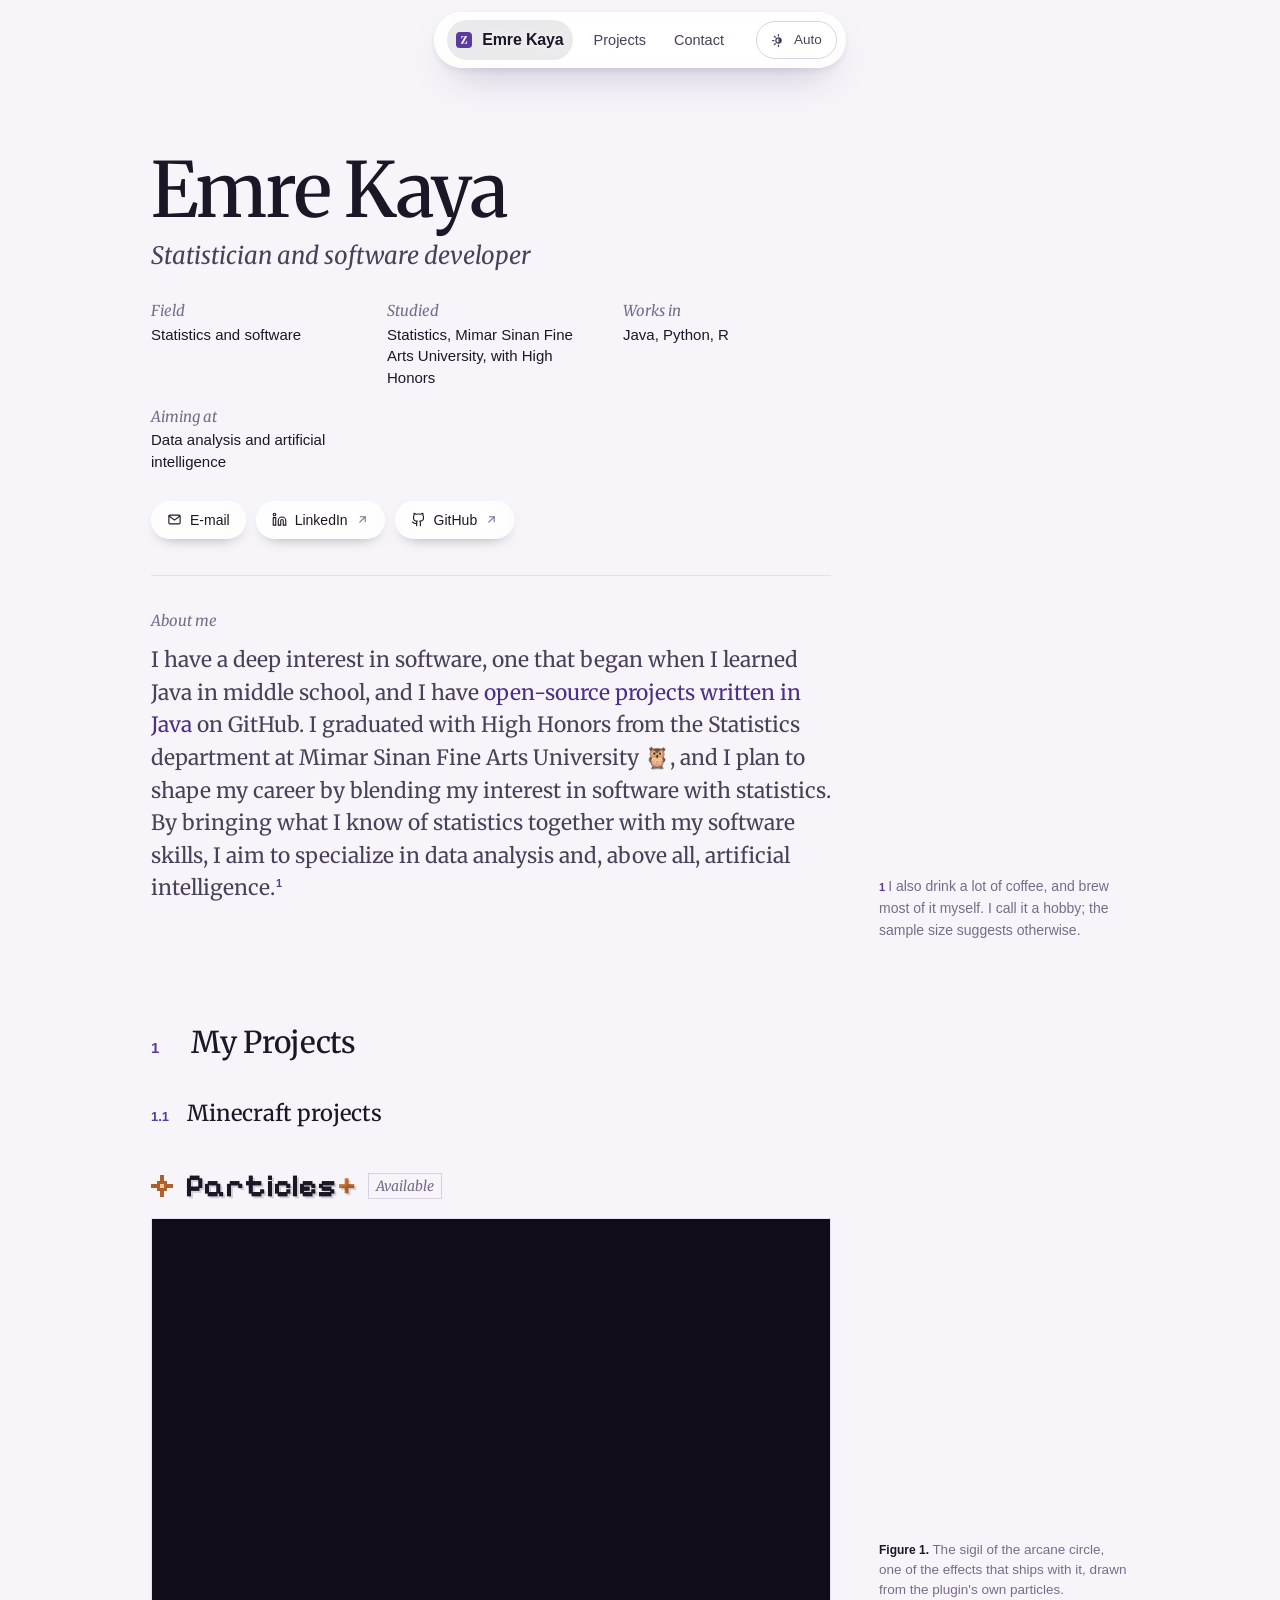
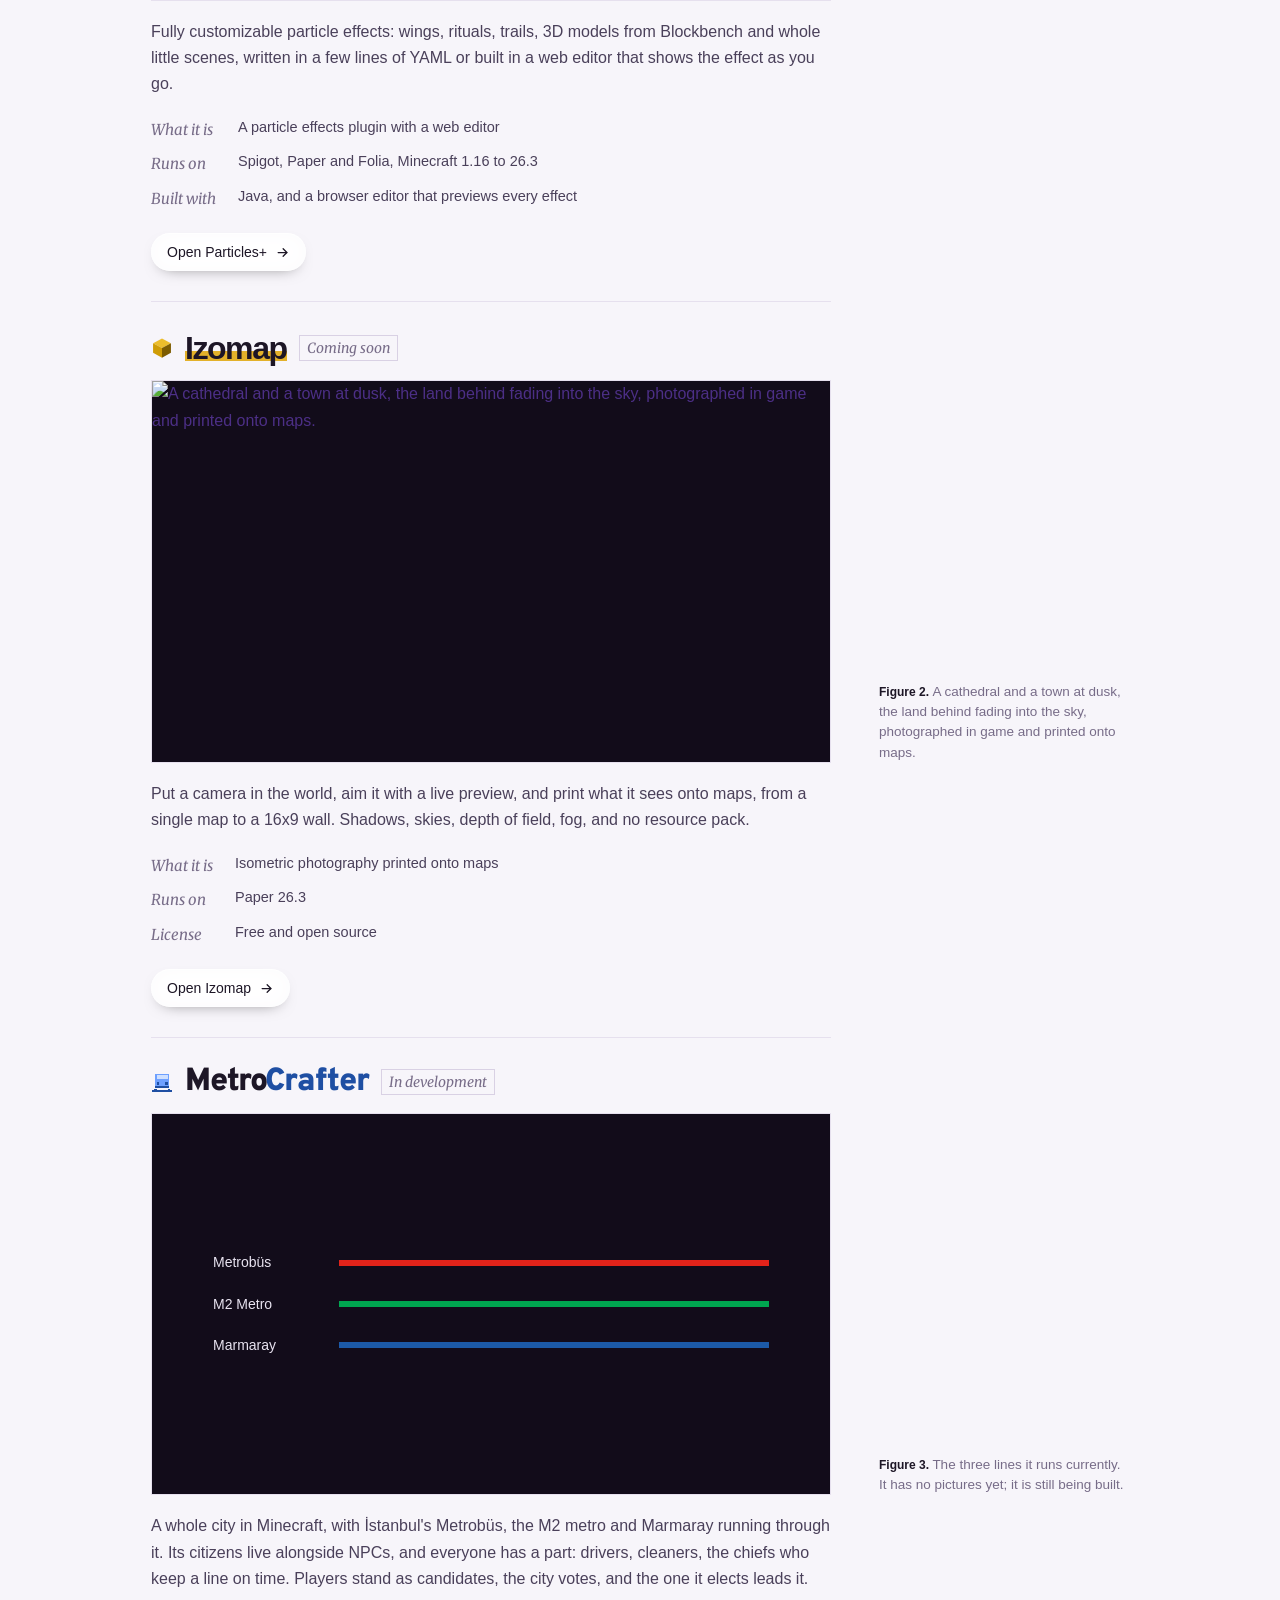
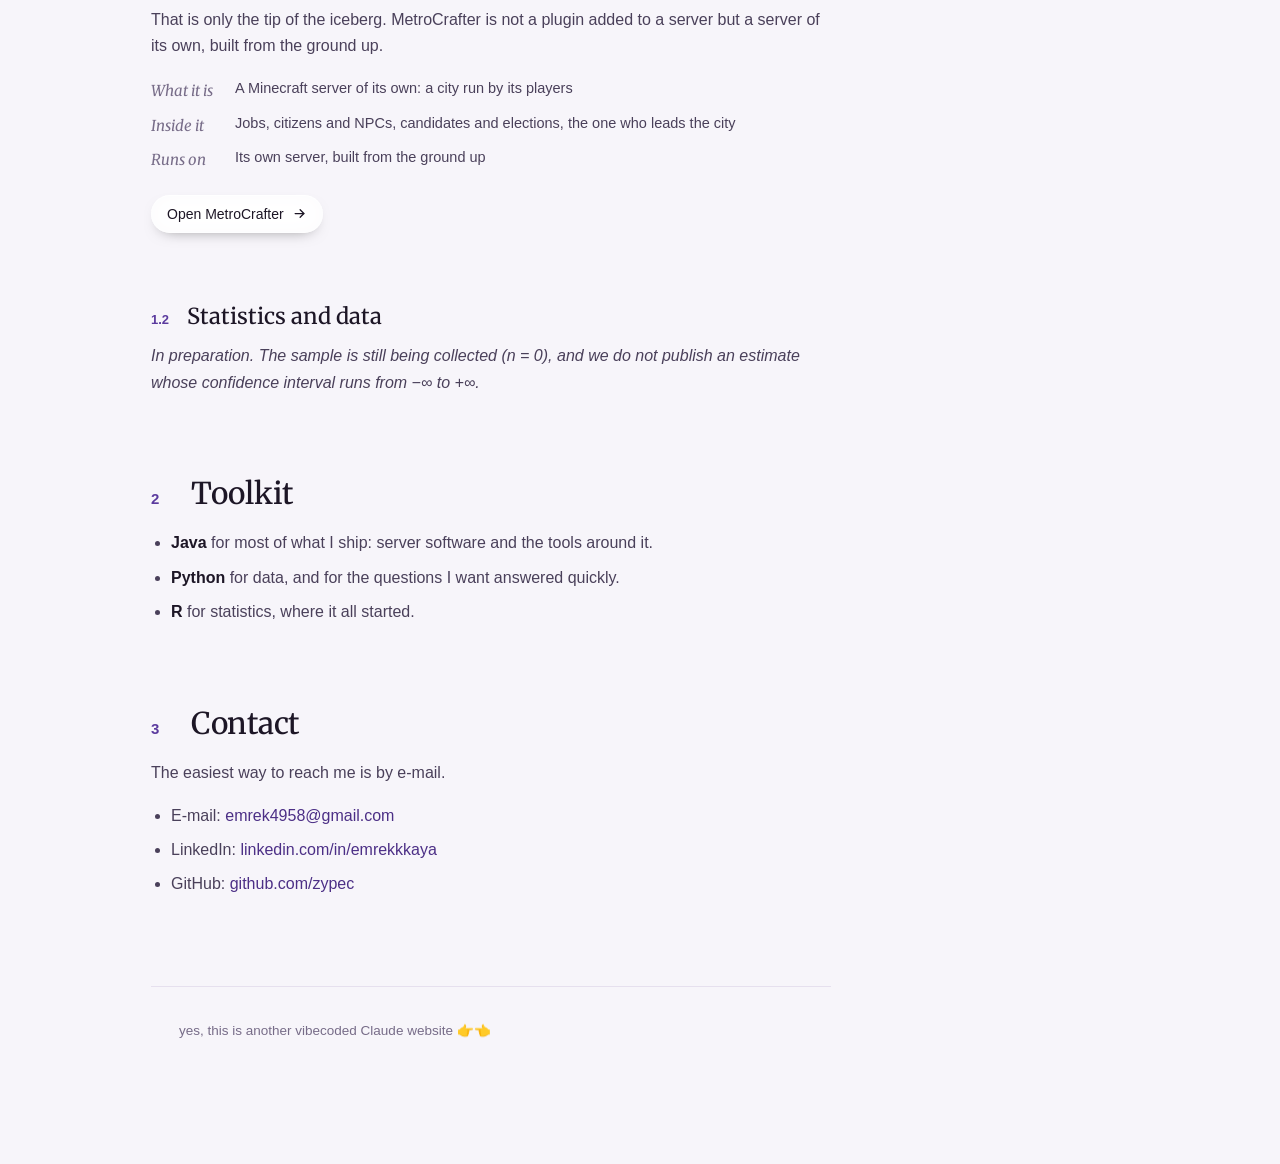
==== index.html @ f3a39444 "Use the Z monogram as the portfolio's logo A rounded square in the accent holding a Merriweather Bla" ====
<!doctype html>
<html lang="en">
<head>
<meta charset="utf-8">
<meta name="viewport" content="width=device-width, initial-scale=1">
<title>Emre Kaya</title>
<meta name="description" content="Emre Kaya: a statistics graduate who writes software, working toward data analysis and artificial intelligence.">
<meta property="og:title" content="Emre Kaya">
<meta property="og:description" content="Statistics and software: projects, background and how to reach me.">
<link rel="icon" href="data:image/svg+xml,%3Csvg xmlns='http://www.w3.org/2000/svg' viewBox='0 0 100 100'%3E%3Crect width='100' height='100' rx='24' fill='%235b3a9e'/%3E%3Cpath fill='%23fff' d='M30.88 73 30.37 71.94 52.7 32.1 56.61 27.21 41.82 28.14 38.27 39.11 32.96 38.31 33.57 25.45H68.93L69.57 26.41L47.3 66.12L43.52 71.21L59.17 69.7L64.03 57.64L69.57 58.66L67.9 73Z'/%3E%3C/svg%3E">
<script>
try {
  const theme = localStorage.getItem('zypec-theme') || localStorage.getItem('pp-theme');
  if (theme === 'light' || theme === 'dark') document.documentElement.setAttribute('data-theme', theme);
} catch (unavailable) {}
</script>
<link rel="preconnect" href="https://fonts.googleapis.com">
<link rel="preconnect" href="https://fonts.gstatic.com" crossorigin>
<link href="https://fonts.googleapis.com/css2?family=Merriweather:ital,opsz,wght@0,18..144,400;0,18..144,500;0,18..144,700;1,18..144,400&family=Pixelify+Sans:wght@600;700&family=Overpass:wght@900&display=swap" rel="stylesheet">
<link rel="stylesheet" href="kit/front.css">
<style>
/* Preprint: a statistician's portfolio set the way a good paper is. An opening, numbered sections, notes
   in the margin, a table with rules only where a table needs them, figures that are numbered and captioned.
   No ornament: the structure is the design. Everything it says is in content.md beside it. */

/* ── Settings: the values worth changing by hand. ── */
:root{
  --font-serif:Merriweather,Georgia,"Times New Roman",serif;   /* the name, the headings, the opening */
  --font-label:"Helvetica Neue",Helvetica,Arial,sans-serif;      /* numbers, labels, captions */
  --text-width:680px;      /* the column that is read */
  --margin-width:250px;    /* the column of notes and captions beside it, on a wide screen */
  --size-name:clamp(48px,7vw,76px);
  --size-section:30px;
  --accent:#5b3a9e; --accent-ink:#4c2f86; --accent-soft:#5b3a9e12; --accent-line:#5b3a9e40;
}
@media (prefers-color-scheme:dark){:root:not([data-theme=light]){
  --accent:#b9a2f0; --accent-ink:#c9b6f5; --accent-soft:#b9a2f017; --accent-line:#b9a2f045}}
:root[data-theme=dark]{--accent:#b9a2f0; --accent-ink:#c9b6f5; --accent-soft:#b9a2f017; --accent-line:#b9a2f045}

main{max-width:calc(var(--text-width) + var(--margin-width) + 48px + 56px);counter-reset:figure table section}
.paper{max-width:var(--text-width)}
.content-error{color:var(--muted)}

/* The title block. */
.titleblock{padding:84px 0 36px;border-bottom:1px solid var(--line)}
.titleblock h1{font:500 var(--size-name)/1 var(--font-serif);letter-spacing:-.02em;margin:0}
.titleblock .role{font:italic 400 24px/1.3 var(--font-serif);color:var(--ink-2);margin:12px 0 30px}
.facts{display:grid;grid-template-columns:repeat(auto-fit,minmax(150px,1fr));gap:18px 28px;margin:0}
.facts div{display:flex;flex-direction:column;gap:3px}
.facts dt,.label{font:italic 400 15px/1.3 var(--font-serif);color:var(--muted)}
.facts dd{margin:0;font-size:15px;line-height:1.45;color:var(--ink)}
/* Links that act: a drop of the island's glass, so they read as something to press and as part of
   the same house, with what they open as an icon. */
.links{display:flex;gap:10px;flex-wrap:wrap;margin-top:28px}
.button{display:inline-flex;align-items:center;gap:8px;height:38px;padding:0 16px;border:0;border-radius:999px;
  font:500 14px/1 var(--body);color:var(--ink);background:var(--glass);
  -webkit-backdrop-filter:var(--glass-filter);backdrop-filter:var(--glass-filter);
  box-shadow:inset 0 1px 0 var(--glass-rim),inset 0 0 0 1px color-mix(in srgb,var(--glass-rim) 28%,transparent),
    inset 0 -1px 0 color-mix(in srgb,var(--glass-rim) 40%,transparent),0 6px 16px -10px #0000008c;
  transition:box-shadow .2s,transform .2s,color .15s}
.button:hover{text-decoration:none;color:var(--accent-ink);transform:translateY(-1px);
  box-shadow:inset 0 1px 0 var(--glass-rim),inset 0 0 0 1px var(--accent-line),
    inset 0 -1px 0 color-mix(in srgb,var(--glass-rim) 40%,transparent),0 8px 20px -10px #0000008c}
.button svg{width:15px;height:15px;flex:none}
.button svg.away{width:13px;height:13px;color:var(--muted)}
.button svg.onward{width:15px;height:15px;transition:transform .15s}
.button:hover svg.onward{transform:translateX(2px)}

.abstract{padding:32px 0 8px}
.abstract p{font:400 21px/1.55 var(--font-serif);color:var(--ink-2);margin:10px 0 0}
.abstract .sidenote{font-family:var(--body)}

/* Sections, numbered in the margin as a paper numbers them. */
section{margin-top:64px;counter-increment:section;counter-reset:sub}
/* A subsection is numbered under its section: 2.1, 2.2. */
section>h3{display:flex;align-items:baseline;gap:14px;font:500 22px/1.2 var(--font-serif);margin:40px 0 14px;counter-increment:sub}
section>h3::before{content:counter(section) "." counter(sub);font:600 13px/1 var(--font-label);color:var(--accent);min-width:22px}
section>h2{display:flex;align-items:baseline;gap:18px;font:500 var(--size-section)/1.15 var(--font-serif);letter-spacing:-.01em;
  margin:0 0 20px}
section>h2::before{content:counter(section);font:600 15px/1 var(--font-label);color:var(--accent);min-width:22px}
.prose p,.prose li{color:var(--ink-2)}
.prose p{margin:0 0 16px}
.prose ul{padding-left:20px;margin:0 0 16px}
.prose li{margin-bottom:8px}
.prose strong{color:var(--ink);font-weight:600}

/* Notes in the margin: floated out of the column on a wide screen, set in under the line on a narrow one. */
.noteref{font:600 11px/0 var(--font-label);color:var(--accent);margin-left:1px}
.sidenote{display:block;margin:8px 0 8px 16px;padding-left:12px;border-left:2px solid var(--line-2);font-size:14px;line-height:1.55;
  color:var(--muted)}
.sidenote::before{content:attr(data-n) " ";font:600 11px/1 var(--font-label);color:var(--accent)}

/* A table, ruled the way booktabs rules one: heavy above and below, light under the heads, nothing between rows. */
.table{margin:8px 0 40px;counter-increment:table}
.table .caption{font-size:14px;color:var(--muted);margin:0 0 10px}
.table .caption::before{content:"Table " counter(table) ". ";font:600 12.5px/1 var(--font-label);color:var(--ink)}
.table .scroll{overflow-x:auto}
table{width:100%;border-collapse:collapse;border-top:2px solid var(--ink);border-bottom:2px solid var(--ink);font-size:14.5px}
th{font:italic 400 15px/1.3 var(--font-serif);color:var(--muted);text-align:left;
  padding:10px 14px 9px 0;border-bottom:1px solid var(--ink)}
td{padding:10px 14px 10px 0;color:var(--ink-2);vertical-align:top}
td:first-child{color:var(--ink);font-weight:600;white-space:nowrap}
td.empty{color:var(--muted);font-weight:400;white-space:normal;font-style:italic;padding:16px 0}

/* A project: its name with its color as a legend key, a numbered figure, what it is, its facts. */
.project{padding:30px 0;border-top:1px solid var(--line)}
.project:first-of-type{border-top:0}
.project h3{display:flex;align-items:center;gap:12px;flex-wrap:wrap;font:500 26px/1.2 var(--font-serif);margin:0 0 16px}
.project h3 .key{width:12px;height:12px;background:var(--c);flex:none}
.project h3 a{color:inherit;display:flex;align-items:center;gap:12px}
.project h3 a:hover{text-decoration:none}
/* A project's name as its own site writes it: its mark, its typeface, its colors. */
.project h3 .logo{width:22px;height:22px;flex:none;display:block}
.wordmark{line-height:1;font-size:32px}
.wordmark.particles-plus{font-family:"Pixelify Sans",ui-monospace,monospace;font-weight:700;text-shadow:2px 2px 0 #00000026}
.wordmark.particles-plus .plus{margin-left:.02em;font-weight:600;background:linear-gradient(135deg,#e08a3c,#a9551f);
  -webkit-background-clip:text;background-clip:text;color:transparent}
.wordmark.izomap{font-family:var(--body);font-weight:700;letter-spacing:-.045em;color:var(--ink);
  background:linear-gradient(transparent 60%,#e3b12a 60% 90%,transparent 90%)}
.wordmark.metrocrafter{font-family:Overpass,"Helvetica Neue",Arial,sans-serif;font-weight:900;letter-spacing:-.035em;line-height:.9}
.wordmark.metrocrafter em{font-style:normal;color:#1f4fa3}
@media (prefers-color-scheme:dark){:root:not([data-theme=light]) .wordmark.particles-plus .plus{background-image:linear-gradient(135deg,#ffd27a,#e0975c)}
  :root:not([data-theme=light]) .wordmark.metrocrafter em{color:#6ea0ff}}
:root[data-theme=dark] .wordmark.particles-plus .plus{background-image:linear-gradient(135deg,#ffd27a,#e0975c)}
:root[data-theme=dark] .wordmark.metrocrafter em{color:#6ea0ff}
.status{font:italic 400 14px/1 var(--font-serif);color:var(--muted);
  border:1px solid var(--line-2);padding:5px 7px}
.project figure{margin:0 0 18px;counter-increment:figure}
.project figure .frame{display:block;background:var(--stage);border:1px solid var(--line);aspect-ratio:16/9;overflow:hidden;
  transition:border-color .15s}
/* The picture leads to the project too, the way its name and its button do. */
.project figure a.frame:hover{border-color:var(--c)}
.project figure a.frame img,.project figure a.frame video{transition:transform .4s cubic-bezier(.2,.8,.2,1)}
.project figure a.frame:hover img,.project figure a.frame:hover video{transform:scale(1.015)}
.project figure img,.project figure video{display:block;width:100%;height:100%;object-fit:cover}
.project figcaption{font-size:13.5px;line-height:1.5;color:var(--muted);margin-top:8px}
.project figcaption::before{content:"Figure " counter(figure) ". ";font:600 12px/1 var(--font-label);color:var(--ink)}
/* A project with no pictures yet draws what it is: here, the lines it runs. */
.lines{display:flex;flex-direction:column;justify-content:center;gap:18px;height:100%;padding:0 9%}
.lines span{display:grid;grid-template-columns:110px minmax(0,1fr);align-items:center;gap:16px;color:#e9e4f1;font-size:14px}
.lines i{height:6px;background:var(--l)}
.project .body p{margin:0 0 14px;color:var(--ink-2)}
.project dl{display:grid;grid-template-columns:max-content 1fr;gap:6px 22px;margin:18px 0 0;font-size:14.5px}
.project dt{font:italic 400 15px/1.9 var(--font-serif);color:var(--muted)}
.project dd{margin:0;color:var(--ink-2)}
.project .open{margin-top:20px}

.colophon{margin:88px 0 0;padding-top:20px;border-top:1px solid var(--line);font-size:13.5px;color:var(--muted);max-width:var(--text-width)}

/* On a wide screen the margin column opens: notes and captions move into it. */
@media (min-width:1100px){
  .paper{max-width:calc(var(--text-width) + var(--margin-width) + 48px + 56px);display:grid;grid-template-columns:var(--text-width) var(--margin-width);column-gap:48px}
  .paper>*{grid-column:1}
  .sidenote{float:right;clear:right;margin:4px calc(-1 * (var(--margin-width) + 48px)) 12px 0;width:var(--margin-width);
    border-left:0;padding-left:0}
  .project figure{display:grid;grid-template-columns:var(--text-width) var(--margin-width);column-gap:48px;width:calc(var(--text-width) + 48px + var(--margin-width))}
  .project figcaption{margin:0;align-self:end}
}
@media (max-width:640px){
  .titleblock{padding-top:48px}
  .titleblock .role{font-size:20px}
  .abstract p{font-size:19px}
  section>h2{font-size:25px;gap:12px}
  .lines span{grid-template-columns:84px minmax(0,1fr);font-size:13px}
}
</style>
</head>
<body>
<header>
  <a class="home" href="./"><svg viewBox="0 0 100 100" aria-hidden="true"><rect width="100" height="100" rx="24" fill="var(--accent)"/><path fill="var(--bg)" d="M30.88 73 30.37 71.94 52.7 32.1 56.61 27.21 41.82 28.14 38.27 39.11 32.96 38.31 33.57 25.45H68.93L69.57 26.41L47.3 66.12L43.52 71.21L59.17 69.7L64.03 57.64L69.57 58.66L67.9 73Z"/></svg>Emre Kaya</a>
  <nav>
    <a href="#projects">Projects</a>
    <a href="#contact">Contact</a>
    <button id="theme" type="button" aria-live="polite"><span class="icon" aria-hidden="true"></span><span class="text"></span></button>
  </nav>
</header>
<script src="kit/island.js"></script>

<main class="paper" data-content="content.md"></main>

<script src="kit/content.js"></script>
<script>
const {escape, inline} = Content;
const MAIL = '<svg viewBox="0 0 24 24" fill="none" stroke="currentColor" stroke-width="1.8" stroke-linecap="round" stroke-linejoin="round" aria-hidden="true">'
  + '<rect x="3" y="5" width="18" height="14" rx="2"/><path d="m3.5 6.5 8.5 6.5 8.5-6.5"/></svg>';
/** The same line drawing for the other two places to reach me, picked by where the link goes. */
const ICON = (body) => '<svg viewBox="0 0 24 24" fill="none" stroke="currentColor" stroke-width="1.8" stroke-linecap="round" stroke-linejoin="round" aria-hidden="true">' + body + '</svg>';
const LINKEDIN = ICON('<path d="M16 8a6 6 0 0 1 6 6v7h-4v-7a2 2 0 0 0-4 0v7h-4v-7a6 6 0 0 1 6-6z"/><rect x="2" y="9" width="4" height="12"/><circle cx="4" cy="4" r="2"/>');
const GITHUB = ICON('<path d="M15 22v-4a4.8 4.8 0 0 0-1-3.5c3 0 6-2 6-5.5.08-1.25-.27-2.48-1-3.5.28-1.15.28-2.35 0-3.5 0 0-1 0-3 1.5-2.64-.5-5.36-.5-8 0C6 2 5 2 5 2c-.3 1.15-.3 2.35 0 3.5A5.4 5.4 0 0 0 4 9c0 3.5 3 5.5 6 5.5-.39.49-.68 1.05-.85 1.65-.17.6-.22 1.23-.15 1.85v4"/><path d="M9 18c-4.51 2-5-2-7-2"/>');
const AWAY = '<svg class="away" viewBox="0 0 24 24" fill="none" stroke="currentColor" stroke-width="2" stroke-linecap="round" stroke-linejoin="round" aria-hidden="true"><path d="M7 17 17 7"/><path d="M8 7h9v9"/></svg>';
const ONWARD = '<svg class="onward" viewBox="0 0 24 24" fill="none" stroke="currentColor" stroke-width="2" stroke-linecap="round" stroke-linejoin="round" aria-hidden="true"><path d="M5 12h14"/><path d="m13 6 6 6-6 6"/></svg>';
const iconFor = href => href.startsWith('mailto:') ? MAIL : /linkedin\.com/.test(href) ? LINKEDIN : /github\.com/.test(href) ? GITHUB : '';

Content.kind('title', block => `<div class="titleblock"><h1>${inline(block.one('name'))}</h1>`
  + `<p class="role">${inline(block.one('role'))}</p>`
  + `<dl class="facts">${block.pairs('fact').map(([label, value]) => `<div><dt>${inline(label)}</dt><dd>${inline(value)}</dd></div>`).join('')}</dl>`
  + `<div class="links">${block.pairs('link').map(([words, href]) => {
    const away = /^https?:/.test(href);
    return `<a class="button" href="${escape(href)}"${away ? ' target="_blank" rel="noopener"' : ''}>`
      + `${iconFor(href)}${inline(words)}${away ? AWAY : ''}</a>`;
  }).join('')}</div>`
  + `</div>`);

/** The opening words, under a label of their own: "About me" unless the block names another. */
Content.kind('about', block => `<div class="abstract"><span class="label">${inline(block.one('label') || 'About me')}</span>${block.html}</div>`);

/**
 * A table of projects: every project in the file of the table's group, a row each, its columns read from each
 * project's facts. A table with none says its empty line instead.
 */
Content.kind('projects', (block, _, blocks) => {
  const columns = block.pairs('columns')[0] || [];
  const group = block.one('group');
  const rows = blocks.filter(one => one.kind === 'project' && (!group || one.one('group') === group)).map(project => {
    const facts = Object.fromEntries(project.pairs('fact').map(([label, value]) => [label.toLowerCase(), value]));
    facts.status = project.one('status');
    return `<tr><td><a href="${escape(project.one('link'))}">${inline(project.one('name'))}</a></td>`
      + columns.map(column => `<td>${inline(facts[column.toLowerCase()] || '')}</td>`).join('') + '</tr>';
  });
  return `<div class="table"><p class="caption">${inline(block.one('caption') || 'Projects at a glance.')}</p><div class="scroll"><table>`
    + `<thead><tr><th>Project</th>${columns.map(column => `<th>${inline(column)}</th>`).join('')}</tr></thead>`
    + `<tbody>${rows.join('') || `<tr><td class="empty" colspan="${columns.length + 1}">${inline(block.one('empty'))}</td></tr>`}</tbody>`
    + '</table></div></div>';
});

/** Each project's mark and name as its own site draws them, by the brand: a project names. */
const BRANDS = {
  'particles-plus': '<svg class="logo" viewBox="0 0 7 7" shape-rendering="crispEdges" aria-hidden="true"><path fill="#b0602a" d="M3 0h1v2H3zM3 5h1v2H3zM0 3h2v1H0zM5 3h2v1H5zM2 2h3v3H2z"/><path fill="#f1c79d" d="M3 3h1v1H3z"/></svg>'
    + '<span class="wordmark particles-plus">Particles<span class="plus">+</span></span>',
  izomap: '<svg class="logo" viewBox="0 0 16 16" aria-hidden="true"><path fill="#ecbd2c" d="M8 1 14.5 4.5 8 8 1.5 4.5z"/><path fill="#cf9c06" d="M1.5 4.5 8 8v7L1.5 11.5z"/><path fill="#7d5c00" d="M14.5 4.5 8 8v7l6.5-3.5z"/></svg>'
    + '<span class="wordmark izomap">Izomap</span>',
  metrocrafter: '<svg class="logo" viewBox="0 0 16 16" shape-rendering="crispEdges" aria-hidden="true"><path fill="#6ea0ff" d="M3 2h10v9H3z"/><path fill="#cfe0ff" d="M4 3h8v3H4z"/><path fill="#1f4fa3" d="M3 11h10v1H3zM4 8h2v2H4zM10 8h2v2h-2zM2 13h2v1H2zM12 13h2v1h-2zM1 14h14v1H1z"/></svg>'
    + '<span class="wordmark metrocrafter">Metro<em>Crafter</em></span>',
};

/** A film plays like a picture that moves: on its own, silent, round and round. */
const shown = (src, alt, poster) => /\.(mp4|webm)$/i.test(src)
  ? `<video src="${escape(src)}"${poster ? ` poster="${escape(poster)}"` : ''} autoplay muted loop playsinline aria-label="${escape(alt)}"></video>`
  : `<img src="${escape(src)}" alt="${escape(alt)}" loading="lazy">`;

Content.kind('project', block => {
  const name = inline(block.one('name')), link = escape(block.one('link'));
  const brand = BRANDS[block.one('brand')];
  const picture = block.one('image')
    ? shown(block.one('image'), block.one('caption'), block.one('poster'))
    : `<div class="lines">${block.pairs('line').map(([line, color]) => `<span>${inline(line)}<i style="--l:${escape(color)}"></i></span>`).join('')}</div>`;
  const facts = block.pairs('fact').map(([label, value]) => `<dt>${inline(label)}</dt><dd>${inline(value)}</dd>`).join('');
  return `<article class="project" style="--c:${escape(block.one('color') || 'var(--accent)')}">`
    + `<h3>${brand ? `<a href="${link}" aria-label="${escape(block.one('name'))}">${brand}</a>` : `<span class="key"></span><a href="${link}">${name}</a>`}`
    + `${block.one('status') ? `<span class="status">${inline(block.one('status'))}</span>` : ''}</h3>`
    + `<figure><a class="frame" href="${link}" aria-label="${escape('Open ' + block.one('name'))}">${picture}</a>${block.one('caption') ? `<figcaption>${inline(block.one('caption'))}</figcaption>` : ''}</figure>`
    + `<div class="body">${block.html}</div>${facts ? `<dl>${facts}</dl>` : ''}`
    + `<a class="button open" href="${link}">${inline(block.one('open') || 'Open ' + block.one('name'))}${ONWARD}</a></article>`;
});

Content.kind('colophon', block => `<footer class="colophon">${block.html}</footer>`);
</script>
<script src="kit/theme.js"></script>
</body>
</html>
---- kit/front.css ----
@import url("https://fonts.googleapis.com/css2?family=Merriweather:opsz,wght@18..144,400..800&display=swap");
/* The pages around a wiki: a project's front page, its statistics, the portfolio itself. The wiki's
   own palette and type, so moving from one to the other is moving between rooms of one house. A site
   recolors it the same way it recolors the wiki, by redefining the --accent* tokens. */
:root{
  --bg:#f7f5fa; --side:#f1edf6; --panel:#ffffff; --sunk:#efeaf5; --hover:#ebe5f2;
  --ink:#1d1626; --ink-2:#4a405a; --muted:#776c88; --line:#e6e0ee; --line-2:#d9d1e4;
  --accent:#b0602a; --accent-ink:#9a5222; --accent-soft:#b0602a12; --accent-line:#b0602a40; --on-accent:#fff;
  --req:#b3352f; --gap:#8a5a12;
  --code:#2a2622; --code-bg:#f4f0f8; --code-a:#2d6f6a;
  --stage:#120c1a; --stage-2:#1d1527;
  --shadow:none;
  --body:"Helvetica Neue",Helvetica,Arial,sans-serif;
  --mono:ui-monospace,SFMono-Regular,"SF Mono",Menlo,Consolas,monospace;
  /* The headings a page is read under, in the portfolio's serif, so every site reads as one house.
     The small titles of cards, tiles and buttons stay in the body face: a serif that small reads as a
     quote rather than a title. */
  --display:Merriweather,Georgia,"Times New Roman",serif;
  --r:10px; --r-sm:7px;
}
@media (prefers-color-scheme:dark){
  :root:not([data-theme=light]){
    --bg:#0b0711; --side:#100a17; --panel:#160f1f; --sunk:#130d1b; --hover:#1f162b;
    --ink:#ece6f6; --ink-2:#c9bfd8; --muted:#8f84a1; --line:#241a32; --line-2:#33274a;
    --accent:#e39a5f; --accent-ink:#eaa772; --accent-soft:#e39a5f17; --accent-line:#e39a5f45; --on-accent:#140d06;
    --req:#ec8a83; --gap:#ddb06a;
    --code:#e6e0d9; --code-bg:#100a17; --code-a:#7cc3b8;
    --stage:#07050b; --stage-2:#140e1d;
    --shadow:none;
  }
}
:root[data-theme=dark]{
  --bg:#0b0711; --side:#100a17; --panel:#160f1f; --sunk:#130d1b; --hover:#1f162b;
  --ink:#ece6f6; --ink-2:#c9bfd8; --muted:#8f84a1; --line:#241a32; --line-2:#33274a;
  --accent:#e39a5f; --accent-ink:#eaa772; --accent-soft:#e39a5f17; --accent-line:#e39a5f45; --on-accent:#140d06;
  --req:#ec8a83; --gap:#ddb06a;
  --code:#e6e0d9; --code-bg:#100a17; --code-a:#7cc3b8;
  --stage:#07050b; --stage-2:#140e1d;
  --shadow:none;
}
*{box-sizing:border-box}
body{margin:0;background:var(--bg);color:var(--ink);font-family:var(--body);font-size:16px;line-height:1.65;
  -webkit-font-smoothing:antialiased}
a{color:var(--accent-ink);text-decoration:none}
a:hover{text-decoration:underline}
:focus-visible{outline:2px solid var(--accent);outline-offset:2px;border-radius:4px}
@media (prefers-reduced-motion:reduce){*{animation:none!important;transition:none!important}}
[hidden]{display:none!important}

/* The bar is an island of liquid glass floating over the page, the same as the wiki's (see wiki.css,
   which says why), so the two morph into each other between pages. */
:root{--glass:color-mix(in srgb,var(--panel) 50%,transparent);--glass-filter:blur(12px) saturate(1.6) brightness(1.06);--glass-rim:#ffffffb3;--glass-glow:#ffffff8c;
  --glass-shadow:0 18px 40px -18px #2a124a59,0 3px 10px -2px #2a124a1f;--spring:cubic-bezier(.2,.9,.2,1.12)}
@media (prefers-color-scheme:dark){:root:not([data-theme=light]){--glass:color-mix(in srgb,#2a2038 30%,transparent);--glass-filter:blur(12px) saturate(1.5) brightness(.72);
  --glass-rim:#ffffff5c;--glass-glow:#ffffff1f;--glass-shadow:0 18px 44px -16px #000000b3,0 3px 10px -2px #00000066}}
:root[data-theme=dark]{--glass:color-mix(in srgb,#2a2038 30%,transparent);--glass-filter:blur(12px) saturate(1.5) brightness(.72);--glass-rim:#ffffff5c;--glass-glow:#ffffff1f;
  --glass-shadow:0 18px 44px -16px #000000b3,0 3px 10px -2px #00000066}
header{position:sticky;top:12px;z-index:10;height:56px;width:fit-content;max-width:calc(100% - 32px);margin:12px auto 0;
  display:flex;gap:18px;align-items:center;padding:0 9px 0 22px;border-radius:999px;isolation:isolate;
  background:var(--glass);backdrop-filter:var(--glass-filter);-webkit-backdrop-filter:var(--glass-filter);
  box-shadow:inset 0 1px 0 var(--glass-rim),inset 0 0 0 1px color-mix(in srgb,var(--glass-rim) 28%,transparent),
    inset 0 -1px 0 color-mix(in srgb,var(--glass-rim) 40%,transparent),
    inset 0 0 14px color-mix(in srgb,var(--glass-glow) 45%,transparent),var(--glass-shadow);
  transition:height .5s var(--spring),padding .5s var(--spring),top .5s var(--spring),
    box-shadow .3s,background-color .3s}
header::before{content:"";position:absolute;inset:0;border-radius:inherit;pointer-events:none;z-index:-1;
  background:linear-gradient(180deg,color-mix(in srgb,var(--glass-glow) 60%,transparent),transparent 45%,
    transparent 72%,color-mix(in srgb,var(--glass-glow) 22%,transparent))}
html.scrolled header{top:8px;height:50px}
/* While it changes size the island holds its contents at their own width and lets the capsule
   reveal them, the way the phone's island opens over what it shows. */
/* While the theme turns, the page is a picture the new theme is uncovered over, and a glass that
   blurs what is behind it cannot be pictured: the island stands on its own color until it is done. */
/* Over a bright picture the clear glass would leave light words on a light ground; dimmed behind and
   given a soft halo of the page's own color, the words hold wherever the island floats. */
header a,header h1,header .now,header .ver{text-shadow:0 0 10px color-mix(in srgb,var(--bg) 80%,transparent),
  0 1px 2px color-mix(in srgb,var(--bg) 60%,transparent)}
html.theming header{backdrop-filter:none;-webkit-backdrop-filter:none;background:var(--panel)}
/* While the island morphs, what it holds is laid out at the size it ends at and centered in it, so it
   is uncovered from the middle outwards on both sides as the island grows: laid from the left, the
   theme button at the right end stayed cut off until the very end and then appeared at once. */
header.morphing{overflow:hidden;justify-content:center}
header.morphing>*{flex-shrink:0}
/* An end of the island rides its edge in its own look; what it would pass over is kept unseen by
   island.js until the end has gone by. The links do not clip it while it rides: the theme button is one
   of them, and riding the edge of an island shrinking round them took it outside their row, where it
   was cut off. */
header .riding{z-index:2}
header.morphing nav{overflow:visible}
/* The page being read, marked by a soft capsule behind its part of the island (island.js): darker than
   the glass, as round as the links, sliding from part to part as the reader moves on. */
header .islandmark{position:absolute;left:0;top:50%;z-index:-1;border-radius:999px;pointer-events:none;opacity:0;
  background:color-mix(in srgb,var(--ink) 9%,transparent);
  transition:transform .5s var(--spring),width .5s var(--spring),height .3s,margin-top .3s,opacity .25s}
header .home{display:flex;align-items:center;gap:10px;font-weight:650;color:var(--ink);letter-spacing:-.01em}
header .home:hover{text-decoration:none}
header .home svg{width:16px;height:16px}
/* On a screen too narrow for every link the links scroll inside the island rather than pushing the
   theme button out past its end. The button is the last thing in the links and holds the right edge
   while they slide under it, with a shade on its left while more are hidden there. */
header nav{display:flex;gap:4px;align-items:center;min-width:0;overflow-x:auto;scrollbar-width:none;overscroll-behavior-x:contain}
header nav::-webkit-scrollbar{display:none}
header>:not(nav),header nav>*{flex-shrink:0}
header nav #theme{position:sticky;right:0;z-index:1}
header nav.overflows #theme{background:var(--panel);box-shadow:-12px 0 12px -2px color-mix(in srgb,var(--panel) 85%,transparent)}
header nav a{color:var(--ink-2);padding:8px 12px;border-radius:999px;font-size:14.5px;line-height:24px}
/* The page the reader is on is not drawn apart: the wiki's feedback and bug pages are pages of the docs,
   and a bar that marked Docs there said the wrong thing. */
header nav a:hover{background:var(--hover);color:var(--ink);text-decoration:none}
/* The same size as the wiki's theme button and as far from the last link, so walking from a front page to
   its wiki never moves a button in the bar. */
#theme{display:inline-flex;align-items:center;gap:8px;border:1px solid var(--line-2);background:color-mix(in srgb,var(--panel) 70%,transparent);
  color:var(--ink-2);border-radius:999px;height:38px;min-width:38px;padding:0 14px;margin-left:16px;font:inherit;font-size:13.5px;
  cursor:pointer;transition:border-color .15s,color .15s}
#theme:hover{border-color:var(--muted);color:var(--ink)}
/* A sun for light, a moon for dark and a half-filled disc for following the system, drawn by the
   stylesheet from the page's own theme, so the right one shows before the script runs. */
:root{--icon-auto:url("data:image/svg+xml,%3Csvg xmlns='http://www.w3.org/2000/svg' viewBox='0 0 24 24'%3E%3Cg fill='none' stroke='black' stroke-width='2' stroke-linecap='round'%3E%3Ccircle cx='12' cy='12' r='4.2'/%3E%3Cpath d='M12 2.5v2.2M12 19.3v2.2M2.5 12h2.2M5.3 5.3l1.55 1.55M5.3 18.7l1.55-1.55'/%3E%3C/g%3E%3Cpath fill='black' d='M12 7.8a4.2 4.2 0 0 1 0 8.4z'/%3E%3C/svg%3E");--icon-light:url("data:image/svg+xml,%3Csvg xmlns='http://www.w3.org/2000/svg' viewBox='0 0 24 24'%3E%3Cg fill='none' stroke='black' stroke-width='2' stroke-linecap='round'%3E%3Ccircle cx='12' cy='12' r='4.2'/%3E%3Cpath d='M12 2.5v2.2M12 19.3v2.2M2.5 12h2.2M19.3 12h2.2M5.3 5.3l1.55 1.55M17.15 17.15l1.55 1.55M5.3 18.7l1.55-1.55M17.15 6.85l1.55-1.55'/%3E%3C/g%3E%3C/svg%3E");--icon-dark:url("data:image/svg+xml,%3Csvg xmlns='http://www.w3.org/2000/svg' viewBox='0 0 24 24'%3E%3Cpath fill='black' d='M20.6 14.6A8.6 8.6 0 0 1 9.4 3.4a8.6 8.6 0 1 0 11.2 11.2z'/%3E%3C/svg%3E")}
#theme .icon{width:15px;height:15px;flex:none;display:inline-block;background:currentColor;-webkit-mask:var(--icon-auto) center/contain no-repeat;mask:var(--icon-auto) center/contain no-repeat}
:root[data-theme=light] #theme .icon:empty{-webkit-mask-image:var(--icon-light);mask-image:var(--icon-light)}
:root[data-theme=dark] #theme .icon:empty{-webkit-mask-image:var(--icon-dark);mask-image:var(--icon-dark)}
#theme .icon:not(:empty){background:none;-webkit-mask:none;mask:none}
/* The theme as a sun, a moon, or a sun half in night for following the system, the glyph the scripts
   put in the button: each turns into the next. Before the script runs, the mask above draws the same. */
.themeglyph{width:15px;height:15px;display:block;overflow:visible}
.themeglyph g,.themeglyph path{transform-box:view-box;transform-origin:50% 50%;transition:transform .5s cubic-bezier(.33,.8,.3,1),opacity .35s ease}
.themeglyph .tg-rays{opacity:0;transform:scale(.55) rotate(-25deg)}
.themeglyph .tg-moon{opacity:0;transform:scale(.3) rotate(-60deg)}
:root[data-theme=light] .themeglyph .tg-rays{opacity:1;transform:none}
:root[data-theme=light] .themeglyph .tg-half{opacity:0;transform:scaleX(0)}
:root[data-theme=dark] .themeglyph .tg-sun{opacity:0;transform:scale(.3) rotate(90deg)}
:root[data-theme=dark] .themeglyph .tg-moon{opacity:1;transform:none}
@media (prefers-reduced-motion:reduce){.themeglyph g,.themeglyph path{transition:none}}
/* The button says the theme before theme.js, loaded at the end of the page, writes it: empty, it was
   narrower for the first frames and the island widened once the words came in. */
#theme .text:empty::after{content:"Auto"}
:root[data-theme=light] #theme .text:empty::after{content:"Light"}
:root[data-theme=dark] #theme .text:empty::after{content:"Dark"}
::view-transition-old(root),::view-transition-new(root){animation:none;mix-blend-mode:normal}
main{max-width:1120px;margin:0 auto;padding:0 28px 80px}
footer{max-width:1120px;margin:0 auto;padding:28px;border-top:1px solid var(--line);color:var(--muted);font-size:13.5px;
  display:flex;gap:14px;flex-wrap:wrap}
footer a{color:var(--ink-2)}
footer .legal{flex-basis:100%;font-size:12px;color:var(--muted)}

.btn{display:inline-flex;align-items:center;gap:8px;height:44px;padding:0 20px;border-radius:999px;font-weight:600;
  font-size:15px;border:1px solid var(--line-2);background:var(--panel);color:var(--ink)}
.btn:hover{text-decoration:none;border-color:var(--accent-line)}
.btn.primary{background:var(--accent);border-color:var(--accent);color:var(--on-accent)}
.btn.primary:hover{background:var(--accent-ink)}
.btn.soon{cursor:default;color:var(--muted);background:var(--sunk);border-style:dashed}
/* One thing on a page is a button, the one a first visit should take; everything beside it is a link
   with an underline, so the page leads somewhere rather than offering a row of equal capsules. */
.btn{border-radius:8px}
.btn:not(.primary){background:none;border-color:transparent;padding:0 10px;text-decoration:underline;
  text-decoration-color:var(--line-2);text-underline-offset:5px}
.btn:not(.primary):hover{border-color:transparent;text-decoration-color:var(--accent)}

/* A picture opened over the page by lightbox.js. */
dialog.lightbox{border:0;padding:0;background:transparent;max-width:min(96vw,1600px);max-height:94vh;overflow:visible;color:#eee}
dialog.lightbox:focus{outline:none}
dialog.lightbox::backdrop{background:#000d}
dialog.lightbox img{display:block;max-width:100%;max-height:84vh;margin:0 auto;border-radius:var(--r)}
dialog.lightbox .bar{display:flex;align-items:center;gap:10px;margin-top:12px}
dialog.lightbox p{flex:1;margin:0 2px;font-size:14px;color:#e8e8ee}
dialog.lightbox button{height:38px;min-width:38px;padding:0 12px;border:1px solid #ffffff38;border-radius:999px;background:#ffffff14;
  color:#fff;font:inherit;font-size:15px;cursor:pointer}
dialog.lightbox button:hover{background:#ffffff2e}

.lede{font-size:19px;line-height:1.55;color:var(--ink-2);max-width:60ch;margin:0 0 22px}
.hero .kicker{margin:0 0 14px;font-size:16px;font-weight:600;line-height:1.3;color:var(--muted)}
h1.title{font-family:var(--display);font-weight:600;font-size:42px;letter-spacing:-.01em;line-height:1.1;margin:44px 0 12px}
h2{font-family:var(--display);font-weight:600;font-size:24px;letter-spacing:-.005em;margin:44px 0 6px}
h3{font-size:15px;margin:0 0 10px}
.note{color:var(--muted);font-size:14px}
.notice{border:1px dashed var(--line-2);background:var(--sunk);border-radius:var(--r);padding:20px 22px;color:var(--ink-2)}

@media (max-width:640px){
  header{padding:0 8px 0 16px;gap:8px;max-width:calc(100% - 16px);margin-top:8px;top:8px}
  header nav a{padding:6px 8px;font-size:13.5px}
  /* The links a phone drops, always the same ones (see the README's top bar): never Docs or Portfolio. */
  header nav a.roomy{display:none}
  #theme .text{display:none}
  #theme{margin-left:4px}
  main{padding:0 16px 64px}
  footer{padding:24px 16px}
  h1.title{font-size:32px}
}
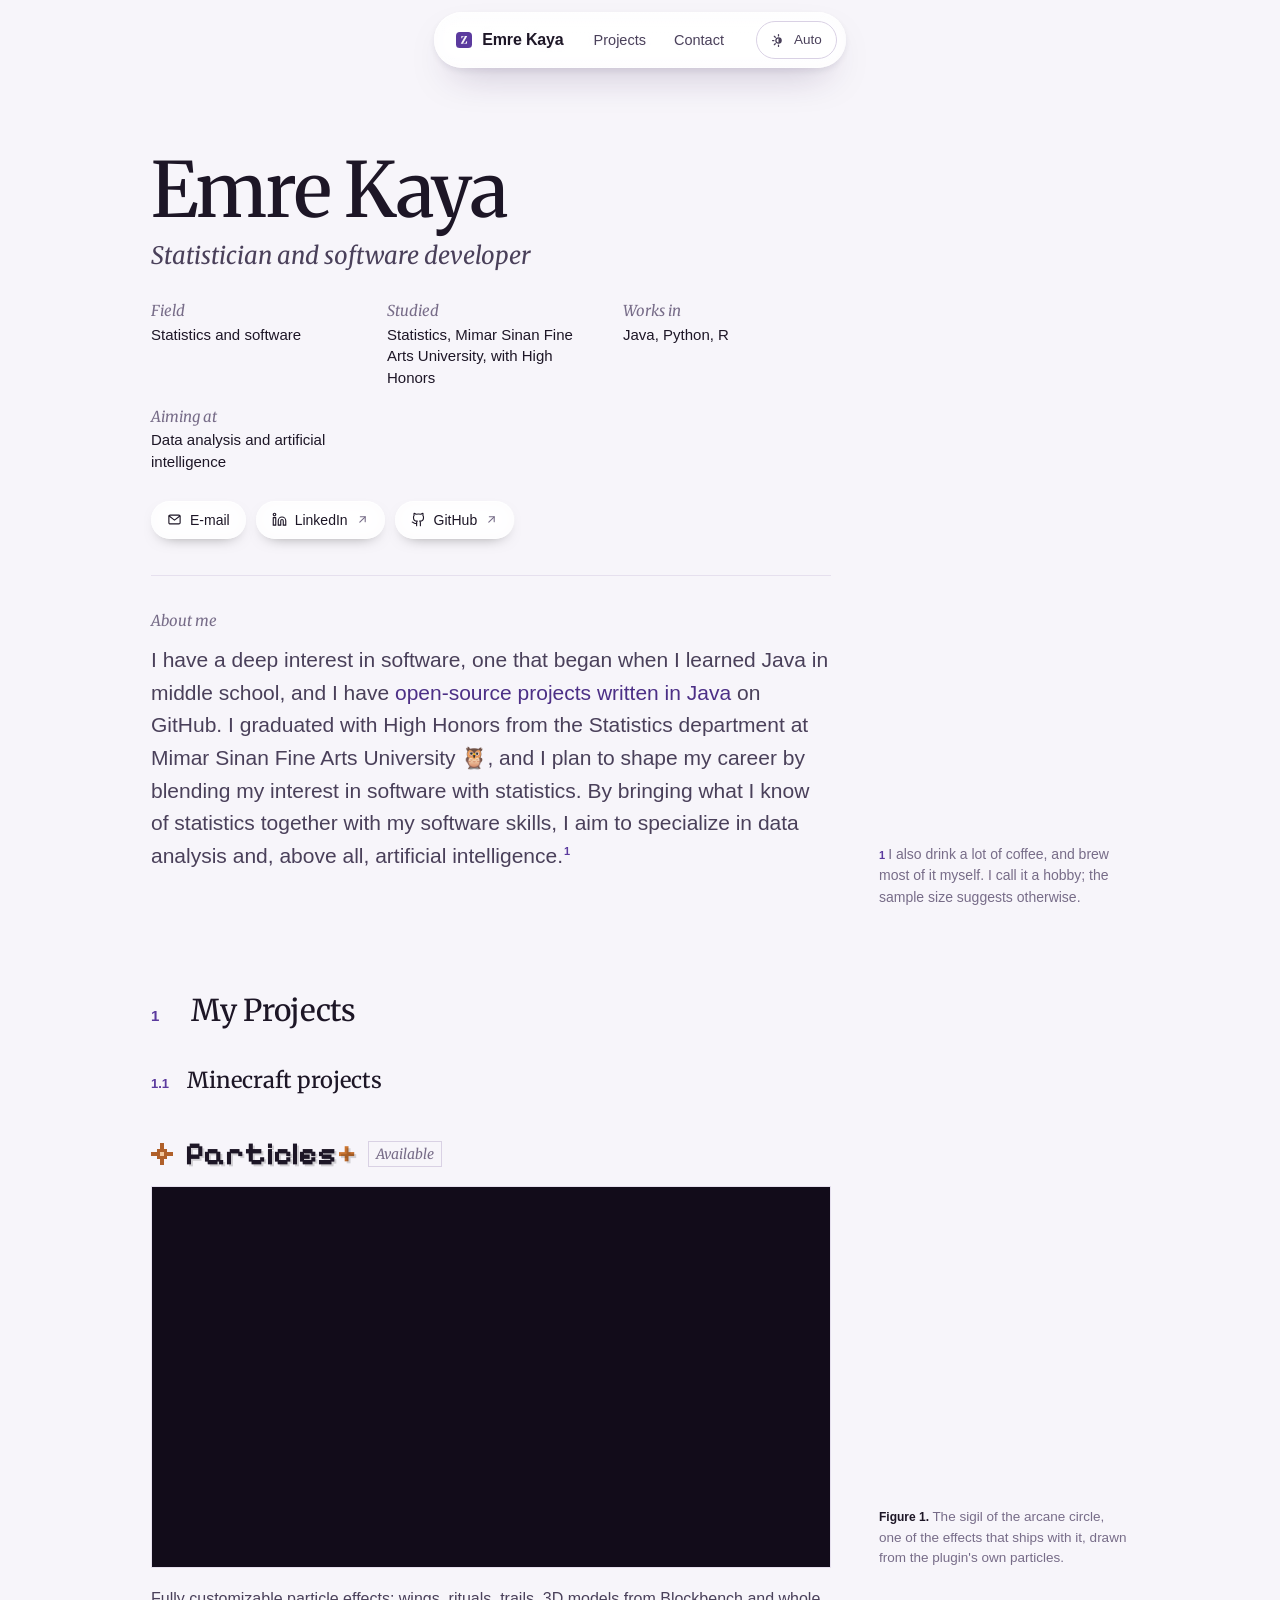
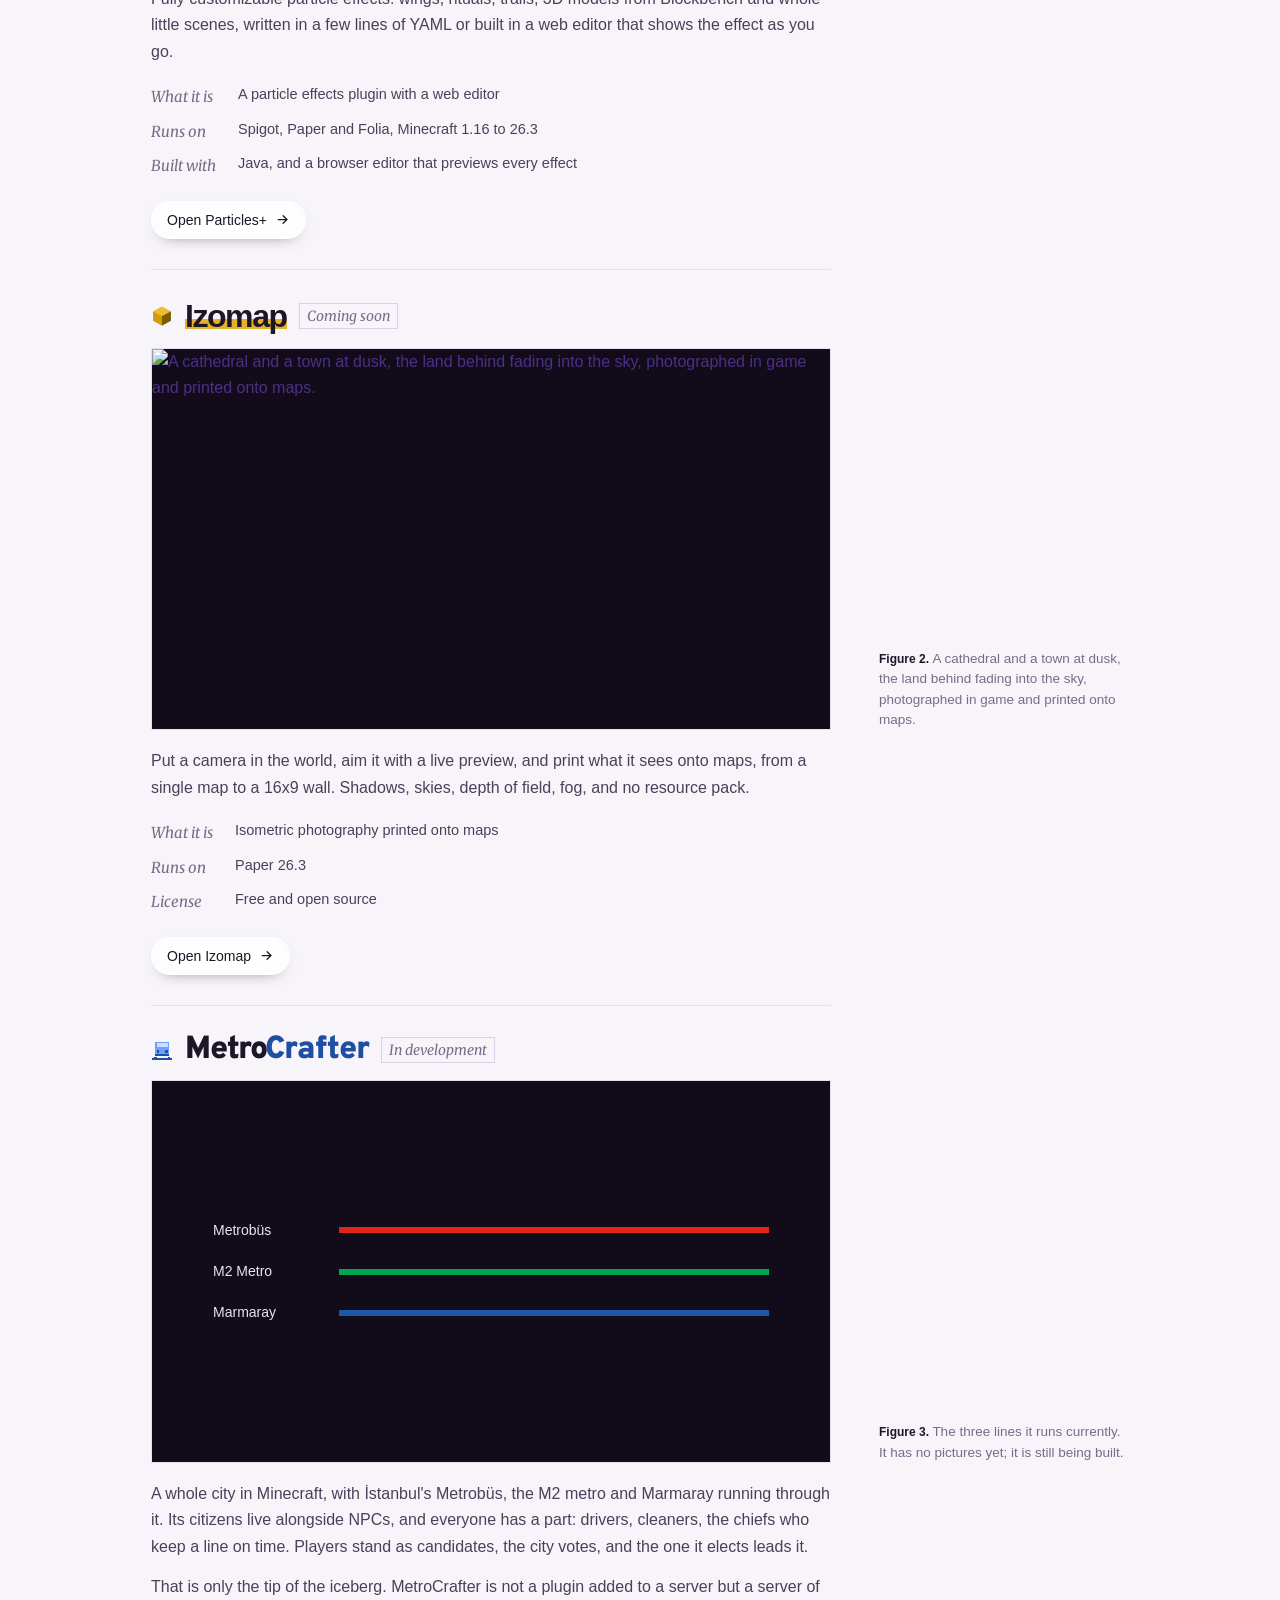
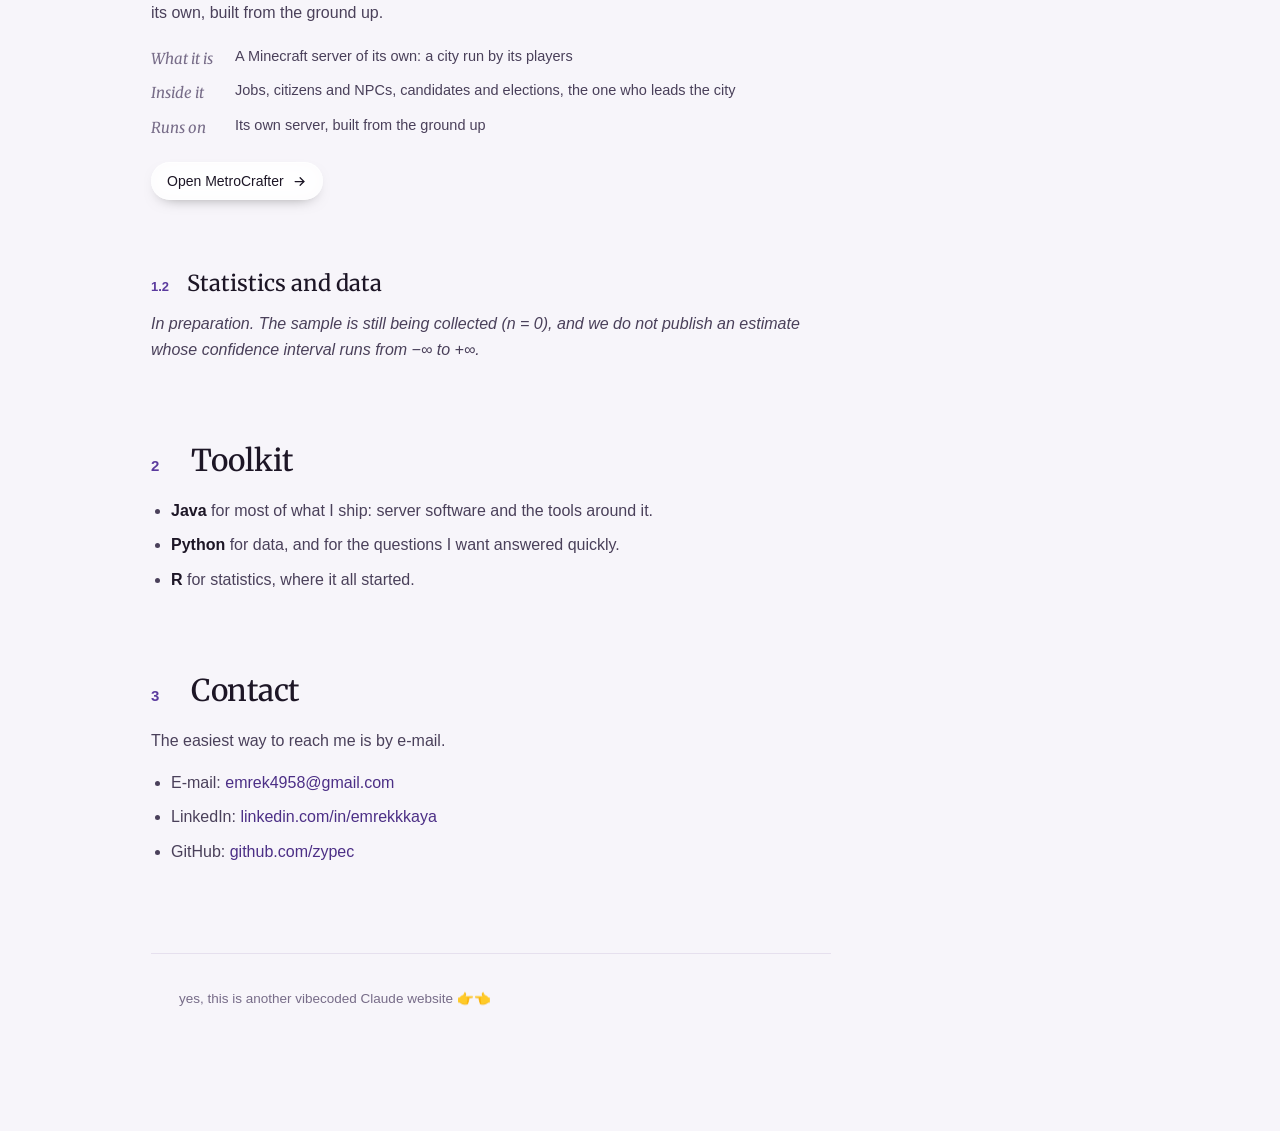
==== commit bda8a2b1: "Set the portfolio's opening in Helvetica, at medium weight The words under "About me" read as the pa" ====
--- a/index.html
+++ b/index.html
@@ -25,7 +25,7 @@
 
 /* ── Settings: the values worth changing by hand. ── */
 :root{
-  --font-serif:Merriweather,Georgia,"Times New Roman",serif;   /* the name, the headings, the opening */
+  --font-serif:Merriweather,Georgia,"Times New Roman",serif;   /* the name and the headings */
   --font-label:"Helvetica Neue",Helvetica,Arial,sans-serif;      /* numbers, labels, captions */
   --text-width:680px;      /* the column that is read */
   --margin-width:250px;    /* the column of notes and captions beside it, on a wide screen */
@@ -67,7 +67,7 @@
 .button:hover svg.onward{transform:translateX(2px)}
 
 .abstract{padding:32px 0 8px}
-.abstract p{font:400 21px/1.55 var(--font-serif);color:var(--ink-2);margin:10px 0 0}
+.abstract p{font:500 21px/1.55 var(--body);color:var(--ink-2);margin:10px 0 0}
 .abstract .sidenote{font-family:var(--body)}
 
 /* Sections, numbered in the margin as a paper numbers them. */
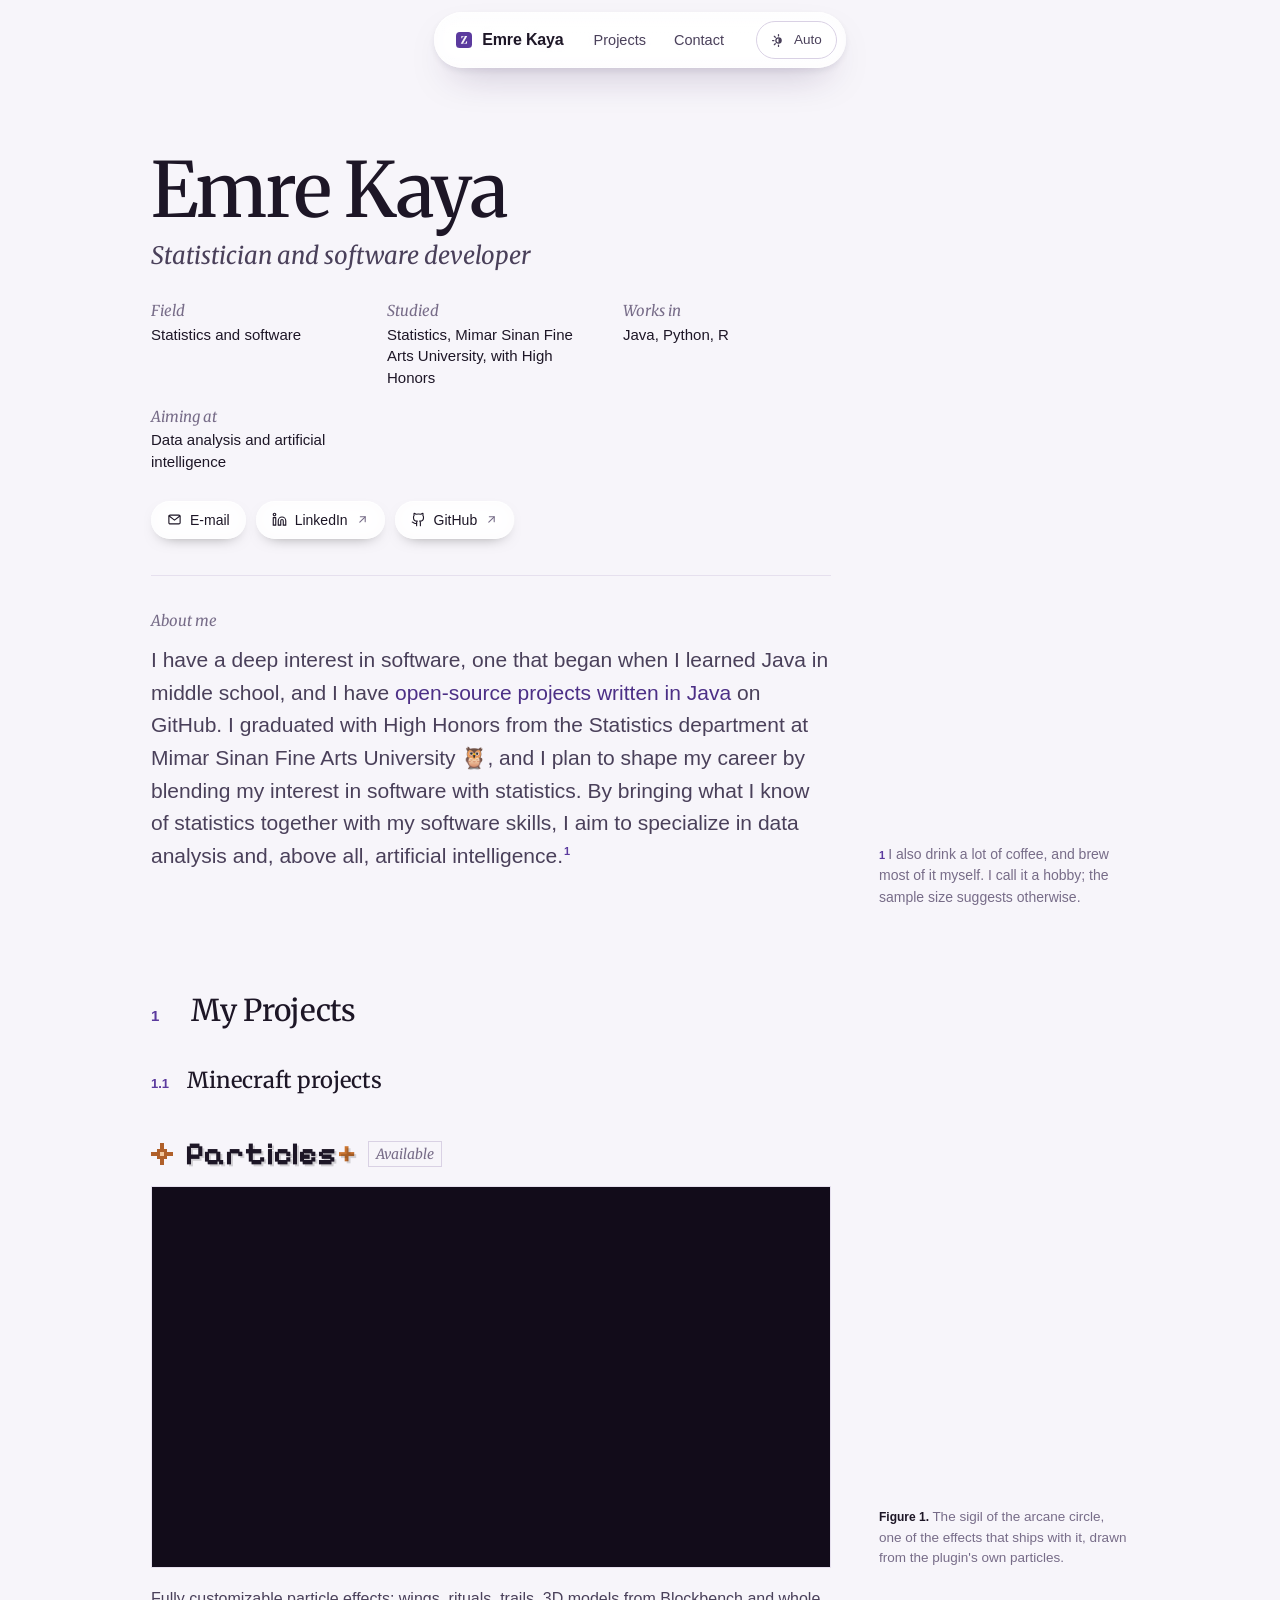
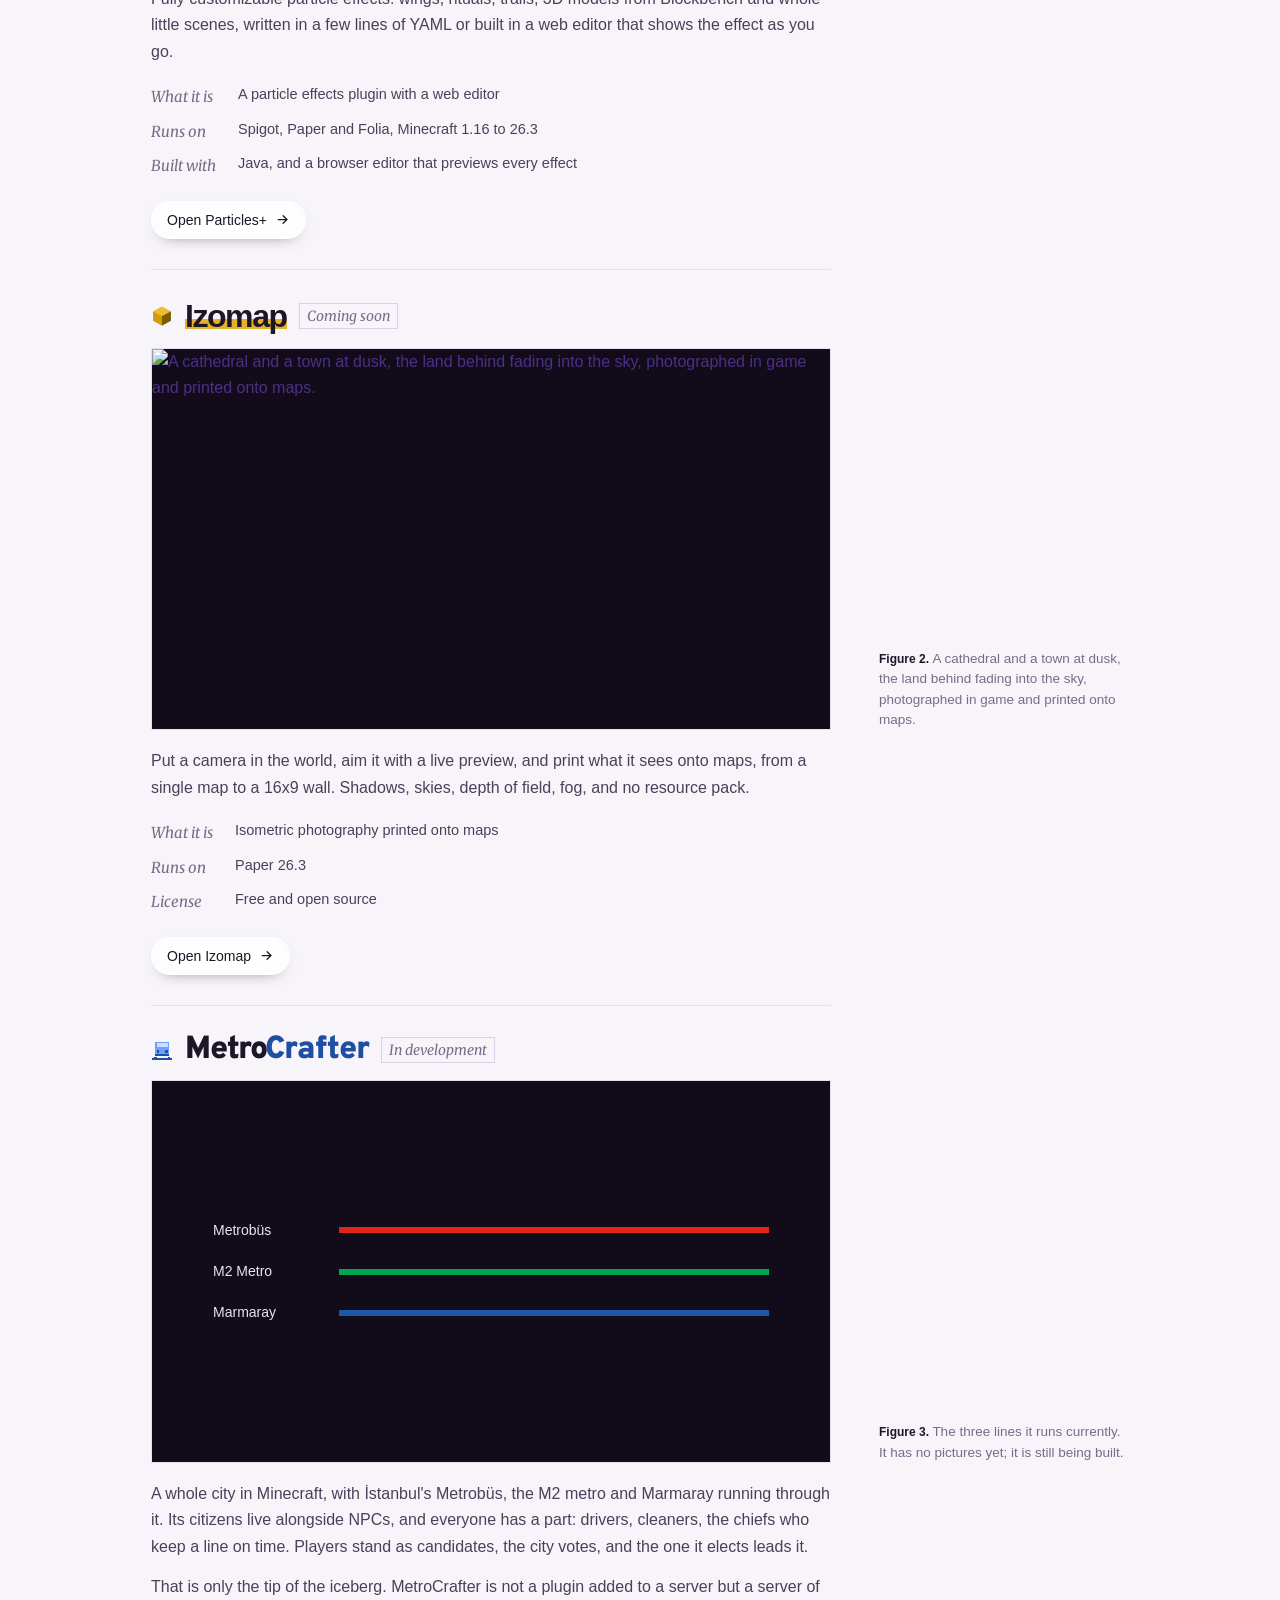
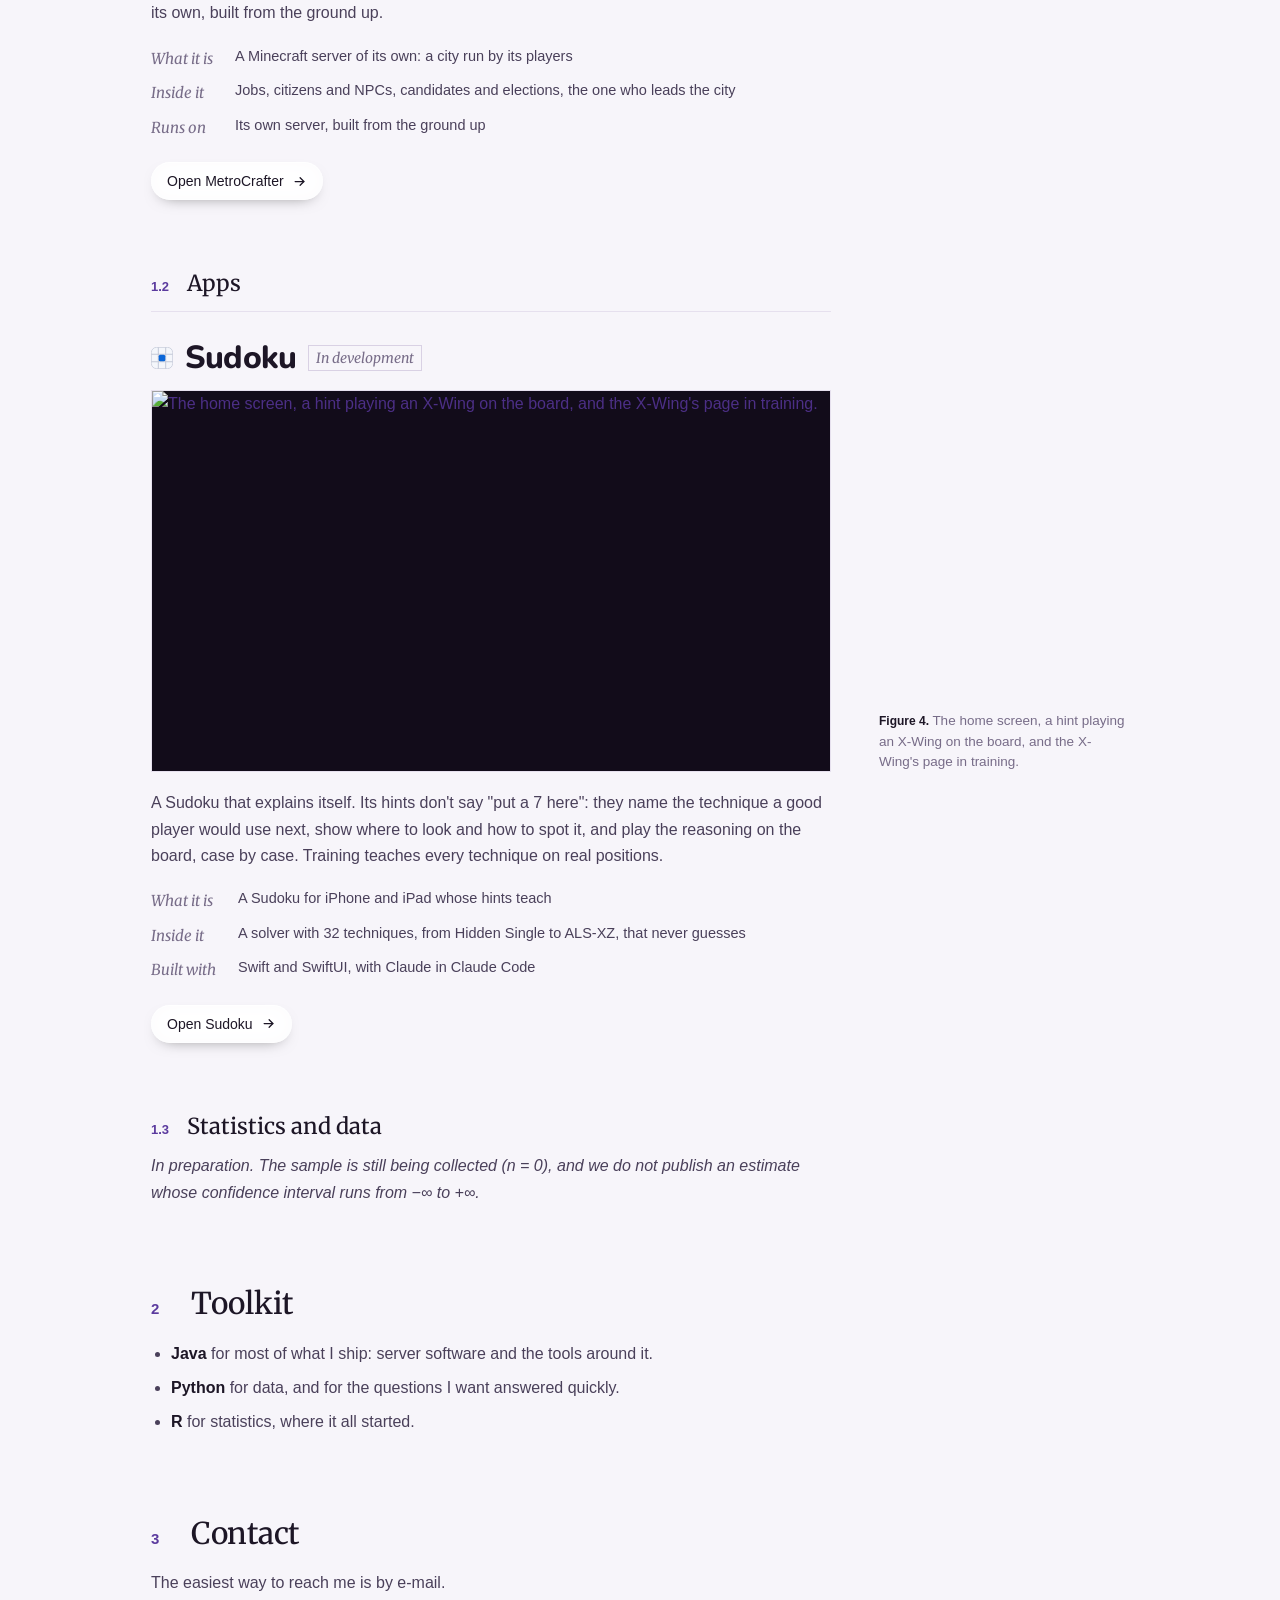
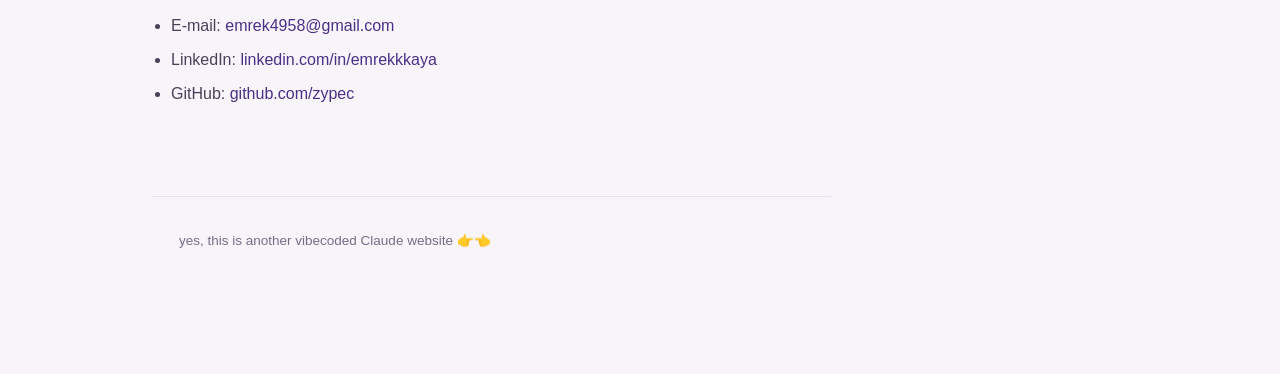
==== commit 66f5de66: "Add Sudoku to the portfolio and to the sites the kit rebuilds Co-Authored-By: Claude Opus 5.5 <norep" ====
--- a/index.html
+++ b/index.html
@@ -16,7 +16,7 @@
 </script>
 <link rel="preconnect" href="https://fonts.googleapis.com">
 <link rel="preconnect" href="https://fonts.gstatic.com" crossorigin>
-<link href="https://fonts.googleapis.com/css2?family=Merriweather:ital,opsz,wght@0,18..144,400;0,18..144,500;0,18..144,700;1,18..144,400&family=Pixelify+Sans:wght@600;700&family=Overpass:wght@900&display=swap" rel="stylesheet">
+<link href="https://fonts.googleapis.com/css2?family=Merriweather:ital,opsz,wght@0,18..144,400;0,18..144,500;0,18..144,700;1,18..144,400&family=Pixelify+Sans:wght@600;700&family=Overpass:wght@900&family=Nunito:wght@800&display=swap" rel="stylesheet">
 <link rel="stylesheet" href="kit/front.css">
 <style>
 /* Preprint: a statistician's portfolio set the way a good paper is. An opening, numbered sections, notes
@@ -119,6 +119,8 @@
   background:linear-gradient(transparent 60%,#e3b12a 60% 90%,transparent 90%)}
 .wordmark.metrocrafter{font-family:Overpass,"Helvetica Neue",Arial,sans-serif;font-weight:900;letter-spacing:-.035em;line-height:.9}
 .wordmark.metrocrafter em{font-style:normal;color:#1f4fa3}
+/* Sudoku's name in the rounded face its app sets digits in: SF Pro Rounded on Apple devices, Nunito elsewhere. */
+.wordmark.sudoku{font-family:ui-rounded,"SF Pro Rounded",Nunito,"Helvetica Neue",Arial,sans-serif;font-weight:800;letter-spacing:-.025em}
 @media (prefers-color-scheme:dark){:root:not([data-theme=light]) .wordmark.particles-plus .plus{background-image:linear-gradient(135deg,#ffd27a,#e0975c)}
   :root:not([data-theme=light]) .wordmark.metrocrafter em{color:#6ea0ff}}
 :root[data-theme=dark] .wordmark.particles-plus .plus{background-image:linear-gradient(135deg,#ffd27a,#e0975c)}
@@ -231,6 +233,8 @@
     + '<span class="wordmark izomap">Izomap</span>',
   metrocrafter: '<svg class="logo" viewBox="0 0 16 16" shape-rendering="crispEdges" aria-hidden="true"><path fill="#6ea0ff" d="M3 2h10v9H3z"/><path fill="#cfe0ff" d="M4 3h8v3H4z"/><path fill="#1f4fa3" d="M3 11h10v1H3zM4 8h2v2H4zM10 8h2v2h-2zM2 13h2v1H2zM12 13h2v1h-2zM1 14h14v1H1z"/></svg>'
     + '<span class="wordmark metrocrafter">Metro<em>Crafter</em></span>',
+  sudoku: '<svg class="logo" viewBox="0 0 30 30" aria-hidden="true"><rect x=".5" y=".5" width="29" height="29" rx="7" fill="#f4f6fb" stroke="#c3c9d8"/><path stroke="#c3c9d8" stroke-width="1.4" d="M10 .5v29M20 .5v29M.5 10h29M.5 20h29"/><rect x="10.5" y="10.5" width="9" height="9" rx="2.2" fill="#0a66d8"/></svg>'
+    + '<span class="wordmark sudoku">Sudoku</span>',
 };
 
 /** A film plays like a picture that moves: on its own, silent, round and round. */
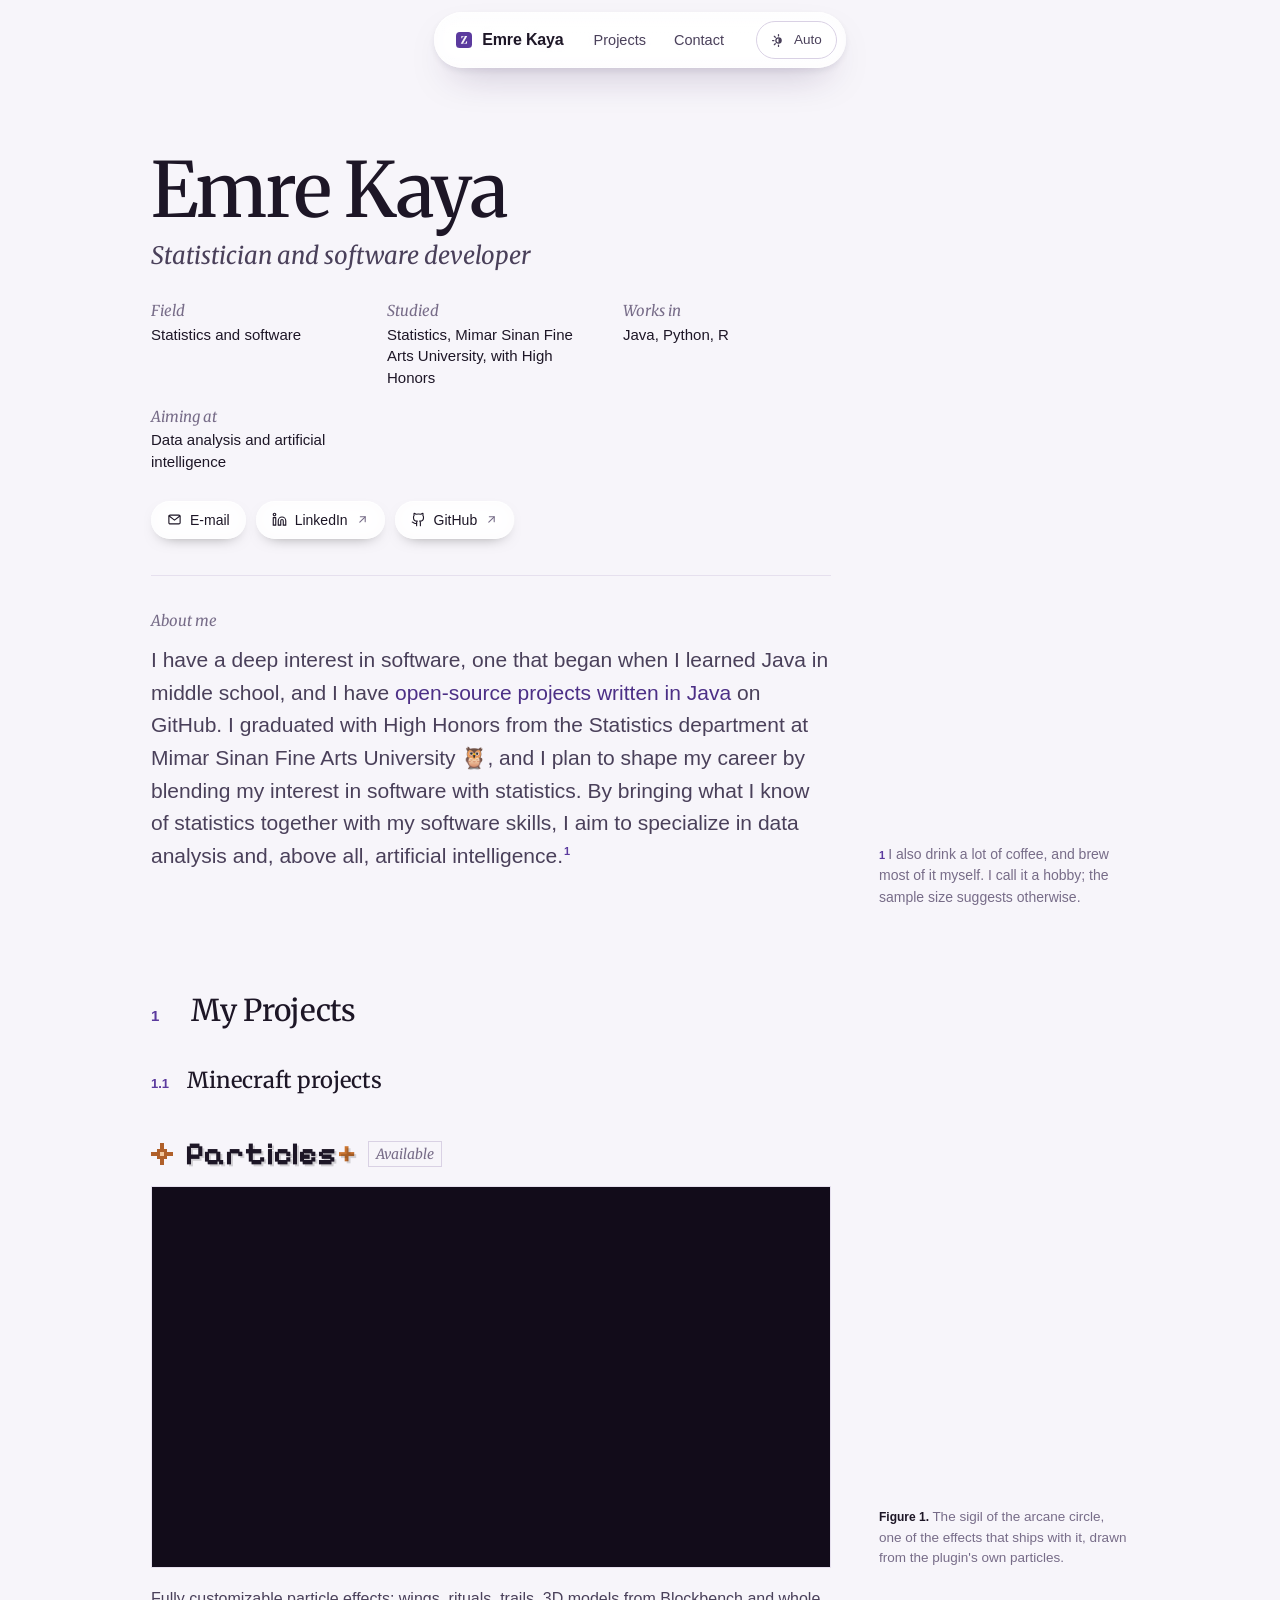
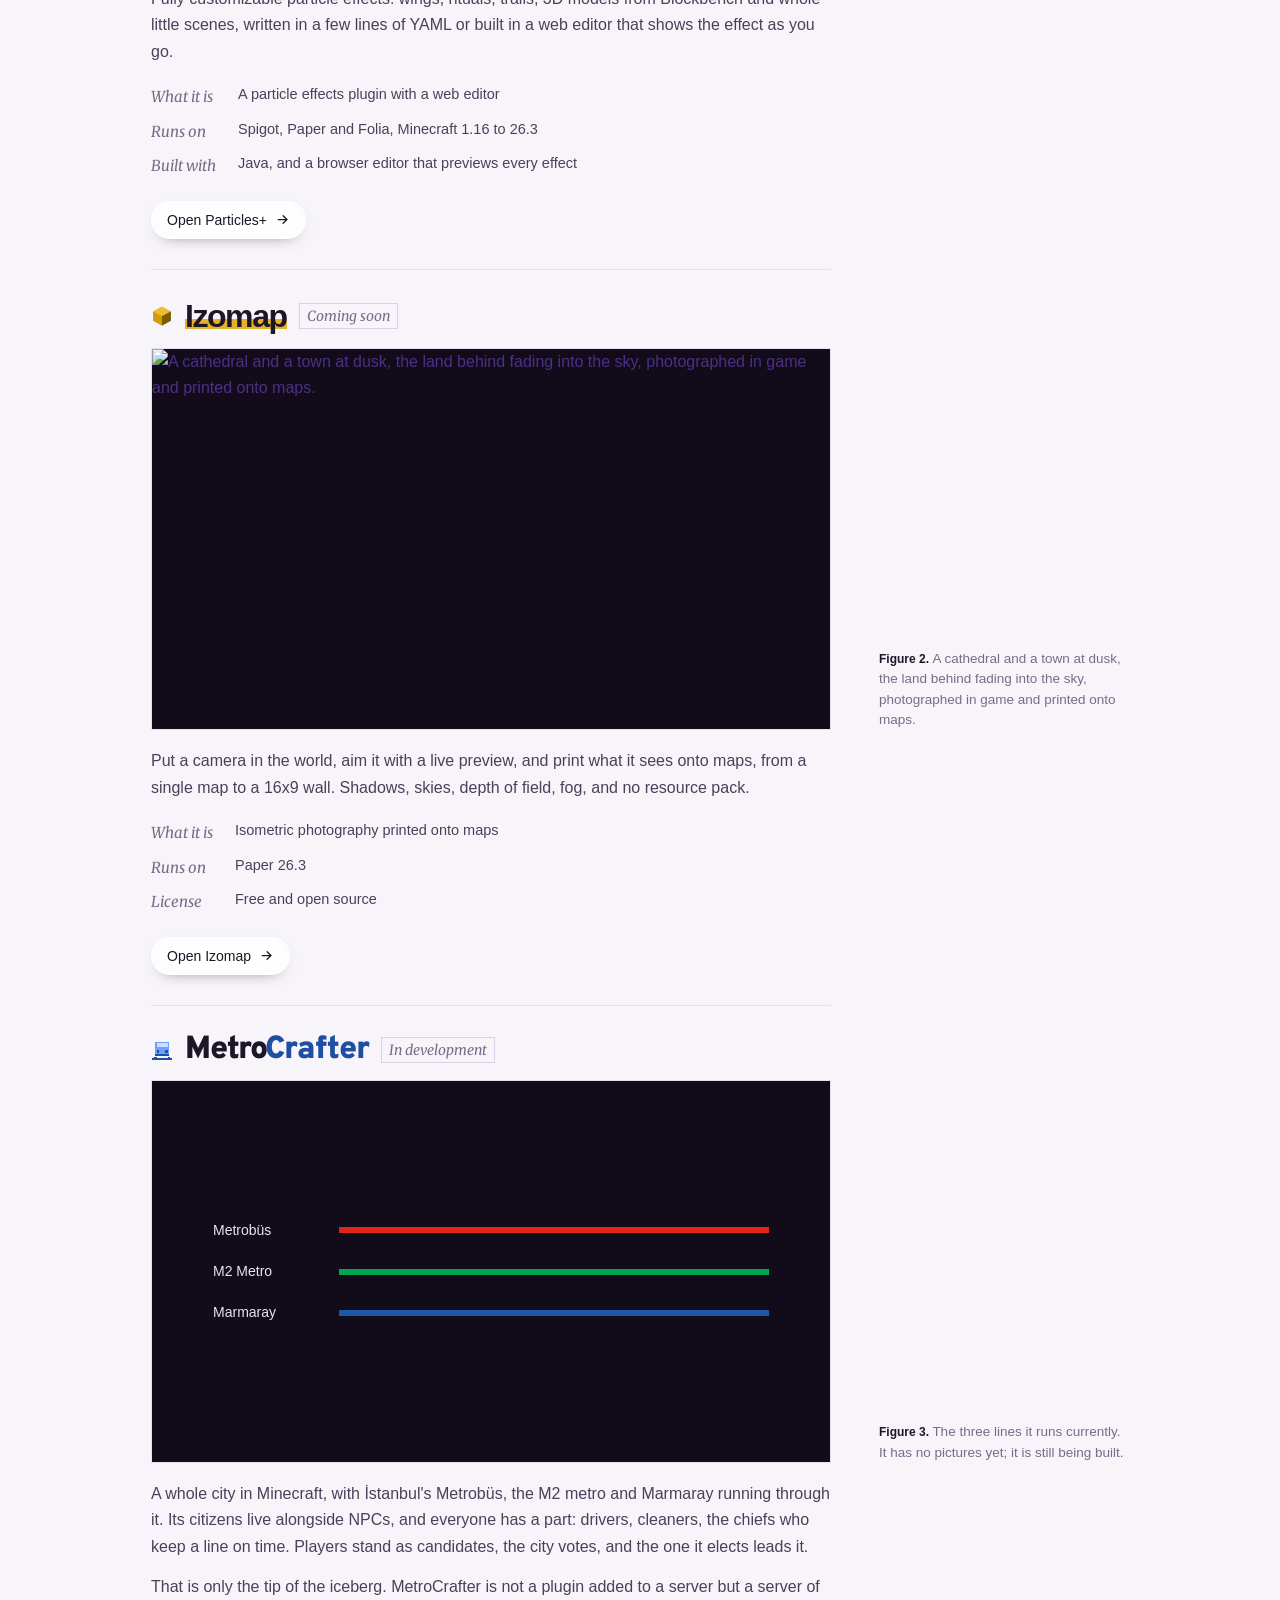
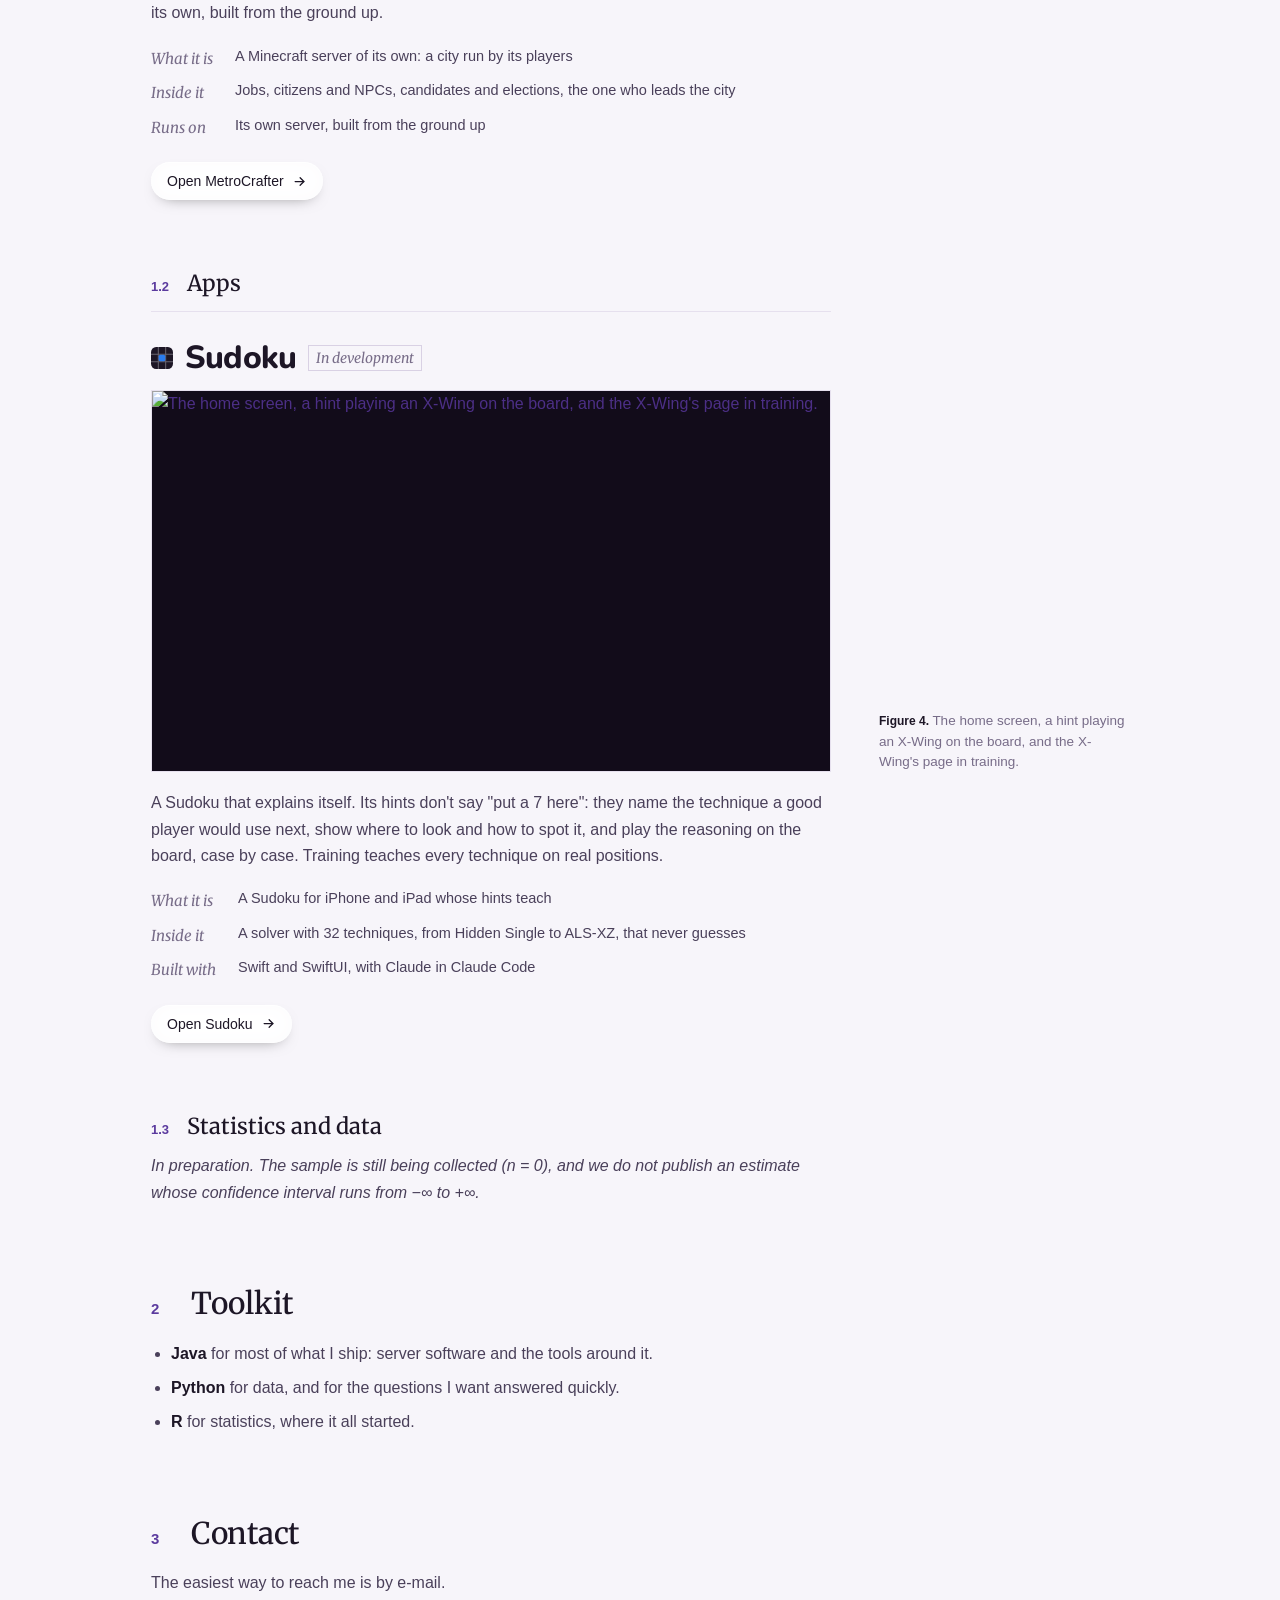
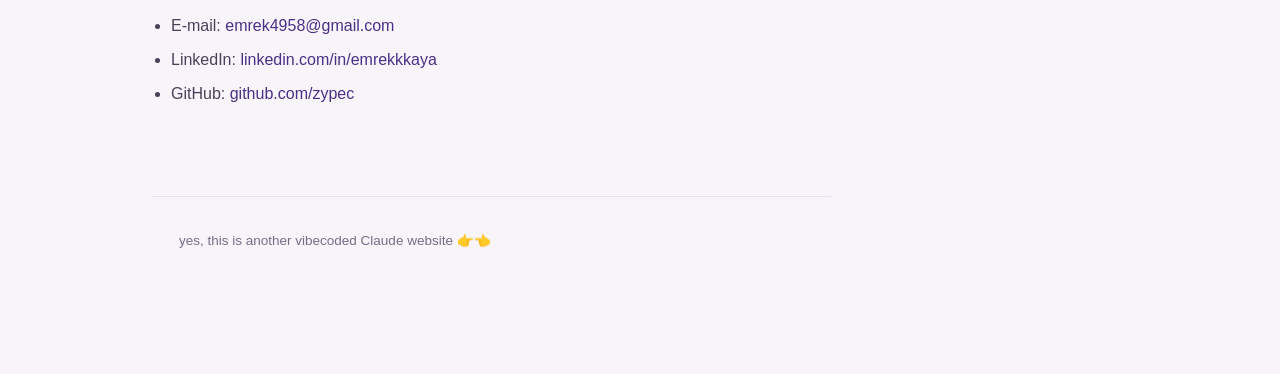
==== commit 350891e8: "Draw Sudoku's logo in the page's ink Co-Authored-By: Claude Opus 5.5 <noreply@anthropic.com>" ====
--- a/index.html
+++ b/index.html
@@ -233,7 +233,8 @@
     + '<span class="wordmark izomap">Izomap</span>',
   metrocrafter: '<svg class="logo" viewBox="0 0 16 16" shape-rendering="crispEdges" aria-hidden="true"><path fill="#6ea0ff" d="M3 2h10v9H3z"/><path fill="#cfe0ff" d="M4 3h8v3H4z"/><path fill="#1f4fa3" d="M3 11h10v1H3zM4 8h2v2H4zM10 8h2v2h-2zM2 13h2v1H2zM12 13h2v1h-2zM1 14h14v1H1z"/></svg>'
     + '<span class="wordmark metrocrafter">Metro<em>Crafter</em></span>',
-  sudoku: '<svg class="logo" viewBox="0 0 30 30" aria-hidden="true"><rect x=".5" y=".5" width="29" height="29" rx="7" fill="#f4f6fb" stroke="#c3c9d8"/><path stroke="#c3c9d8" stroke-width="1.4" d="M10 .5v29M20 .5v29M.5 10h29M.5 20h29"/><rect x="10.5" y="10.5" width="9" height="9" rx="2.2" fill="#0a66d8"/></svg>'
+  // Drawn in the page's ink, dark on the light theme and light on the dark one, as on Sudoku's own page.
+  sudoku: '<svg class="logo" viewBox="0 0 30 30" aria-hidden="true"><rect width="30" height="30" rx="7" fill="var(--ink)"/><path stroke="var(--bg)" stroke-opacity=".35" stroke-width="1.4" d="M10 0v30M20 0v30M0 10h30M0 20h30"/><rect x="10.5" y="10.5" width="9" height="9" rx="2.2" fill="#2a7cf0"/></svg>'
     + '<span class="wordmark sudoku">Sudoku</span>',
 };
 
--- a/kit/front.css
+++ b/kit/front.css
@@ -159,13 +159,25 @@
 /* A picture opened over the page by lightbox.js. */
 dialog.lightbox{border:0;padding:0;background:transparent;max-width:min(96vw,1600px);max-height:94vh;overflow:visible;color:#eee}
 dialog.lightbox:focus{outline:none}
-dialog.lightbox::backdrop{background:#000d}
-dialog.lightbox img{display:block;max-width:100%;max-height:84vh;margin:0 auto;border-radius:var(--r)}
-dialog.lightbox .bar{display:flex;align-items:center;gap:10px;margin-top:12px}
+/* The dark fades in and the bar under the picture follows, while the picture grows out of the gallery. */
+dialog.lightbox::backdrop{background:#000d;opacity:0;transition:opacity .3s}
+dialog.lightbox.open::backdrop{opacity:1}
+dialog.lightbox img{display:block;max-width:100%;max-height:84vh;margin:0 auto;border-radius:var(--r);transform-origin:0 0}
+dialog.lightbox .bar{display:flex;align-items:center;gap:10px;margin-top:12px;opacity:0;transform:translateY(6px);
+  transition:opacity .25s,transform .35s var(--spring)}
+dialog.lightbox.open .bar{opacity:1;transform:none;transition-delay:.12s}
 dialog.lightbox p{flex:1;margin:0 2px;font-size:14px;color:#e8e8ee}
-dialog.lightbox button{height:38px;min-width:38px;padding:0 12px;border:1px solid #ffffff38;border-radius:999px;background:#ffffff14;
-  color:#fff;font:inherit;font-size:15px;cursor:pointer}
-dialog.lightbox button:hover{background:#ffffff2e}
+/* Its buttons are glass over the dark, the same in light and dark, since the dark is always behind them. */
+dialog.lightbox button{width:44px;height:44px;flex:none;display:grid;place-items:center;padding:0;border:0;border-radius:50%;
+  color:#fff;cursor:pointer;background:#ffffff1c;backdrop-filter:blur(16px) saturate(1.6);-webkit-backdrop-filter:blur(16px) saturate(1.6);
+  box-shadow:inset 0 1px 0 #ffffff5c,inset 0 0 0 1px #ffffff24,inset 0 -1px 0 #ffffff1a,0 10px 24px -10px #000a;
+  transition:background-color .15s,transform .3s var(--spring)}
+dialog.lightbox button svg{width:20px;height:20px;display:block}
+dialog.lightbox button:hover{background:#ffffff33}
+dialog.lightbox button:active{transform:scale(.92)}
+dialog.lightbox button:focus-visible{outline:2px solid #fff;outline-offset:2px}
+dialog.lightbox button[hidden]{display:none}
+@media (prefers-reduced-motion:reduce){dialog.lightbox .bar{transform:none}}
 
 .lede{font-size:19px;line-height:1.55;color:var(--ink-2);max-width:60ch;margin:0 0 22px}
 .hero .kicker{margin:0 0 14px;font-size:16px;font-weight:600;line-height:1.3;color:var(--muted)}
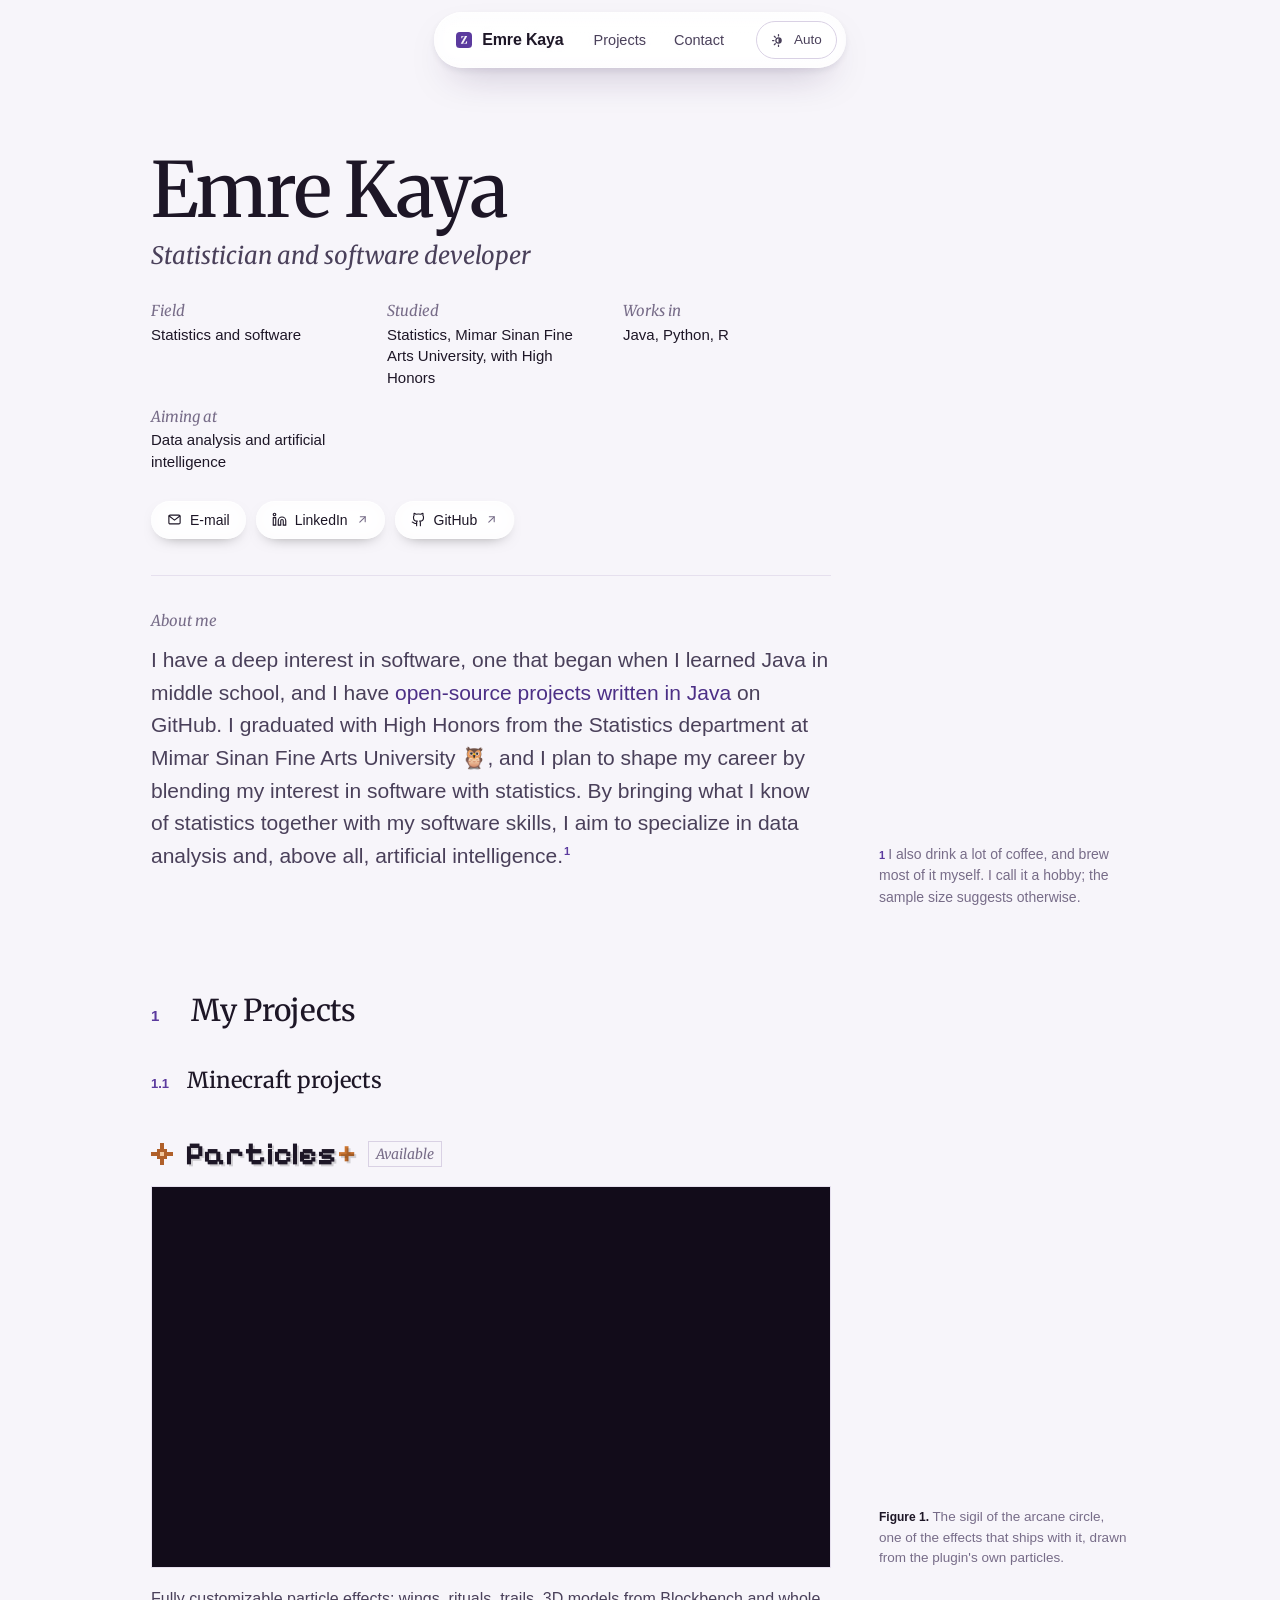
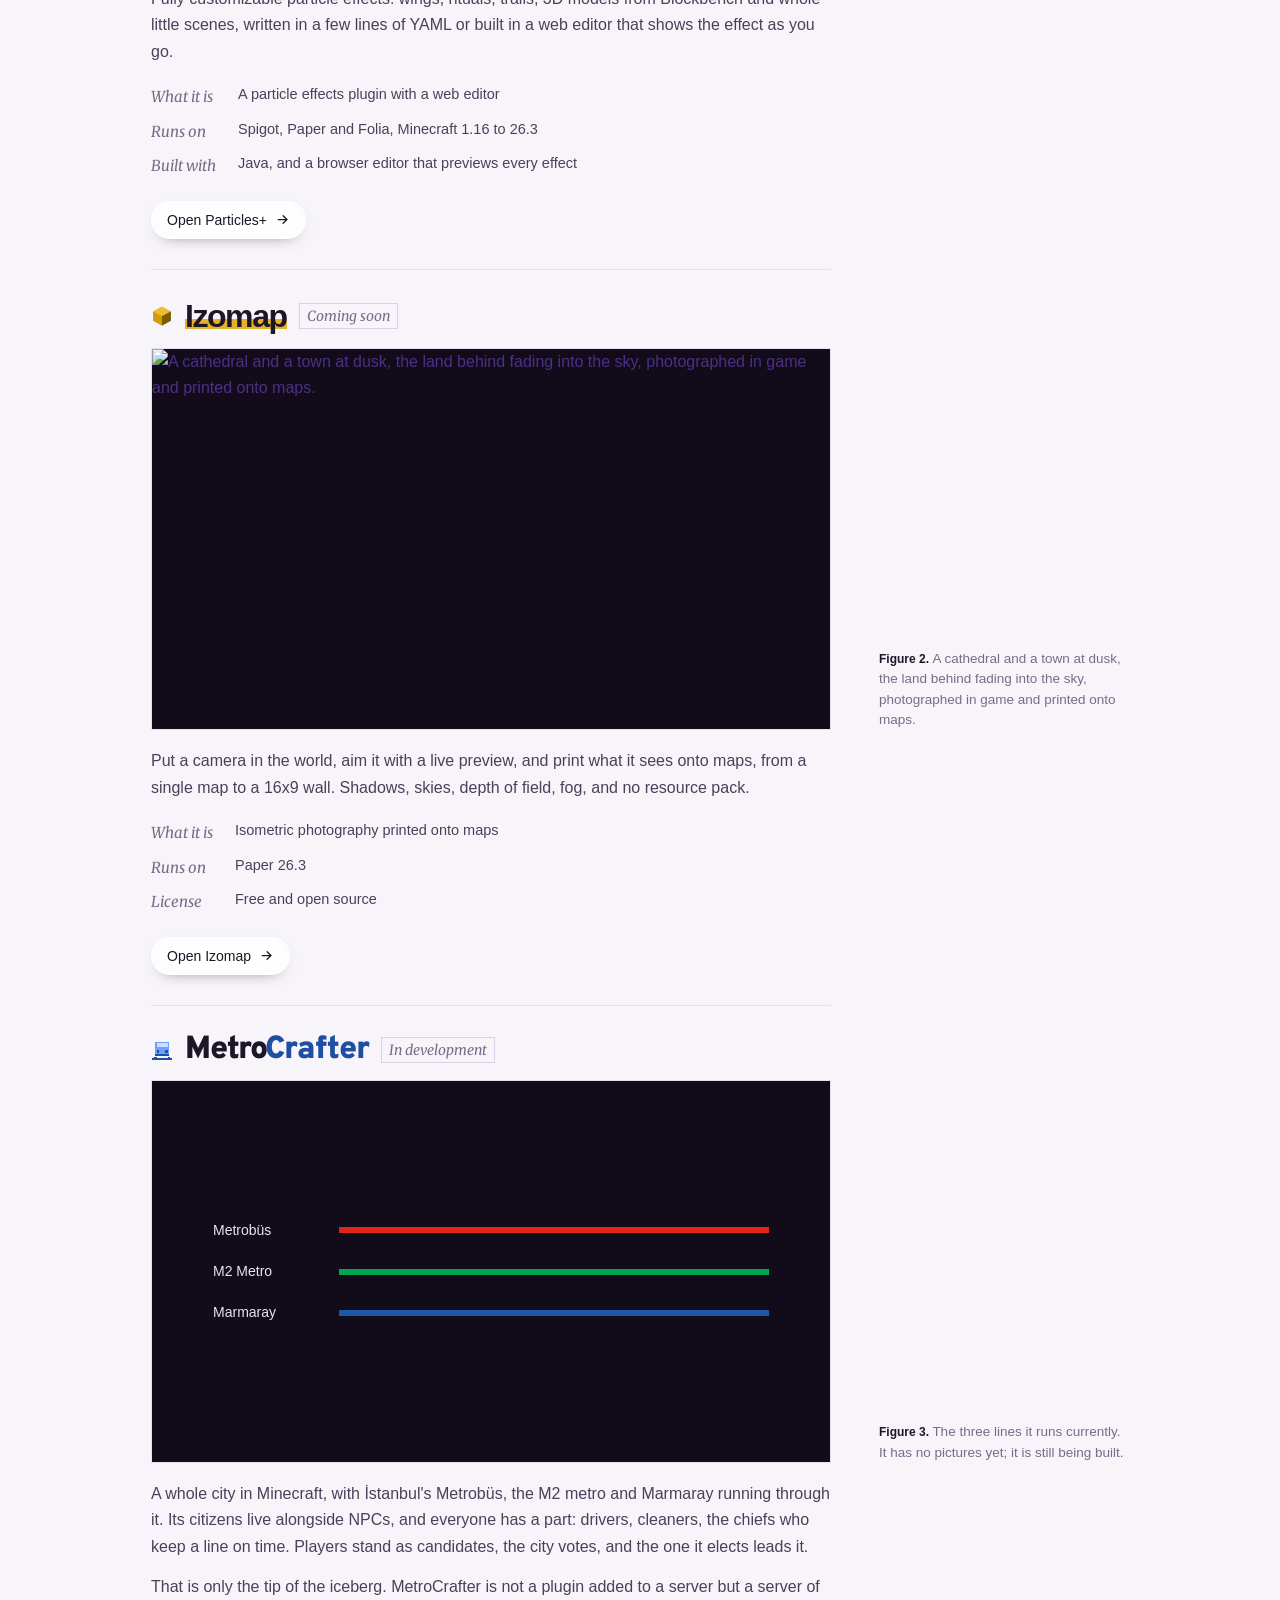
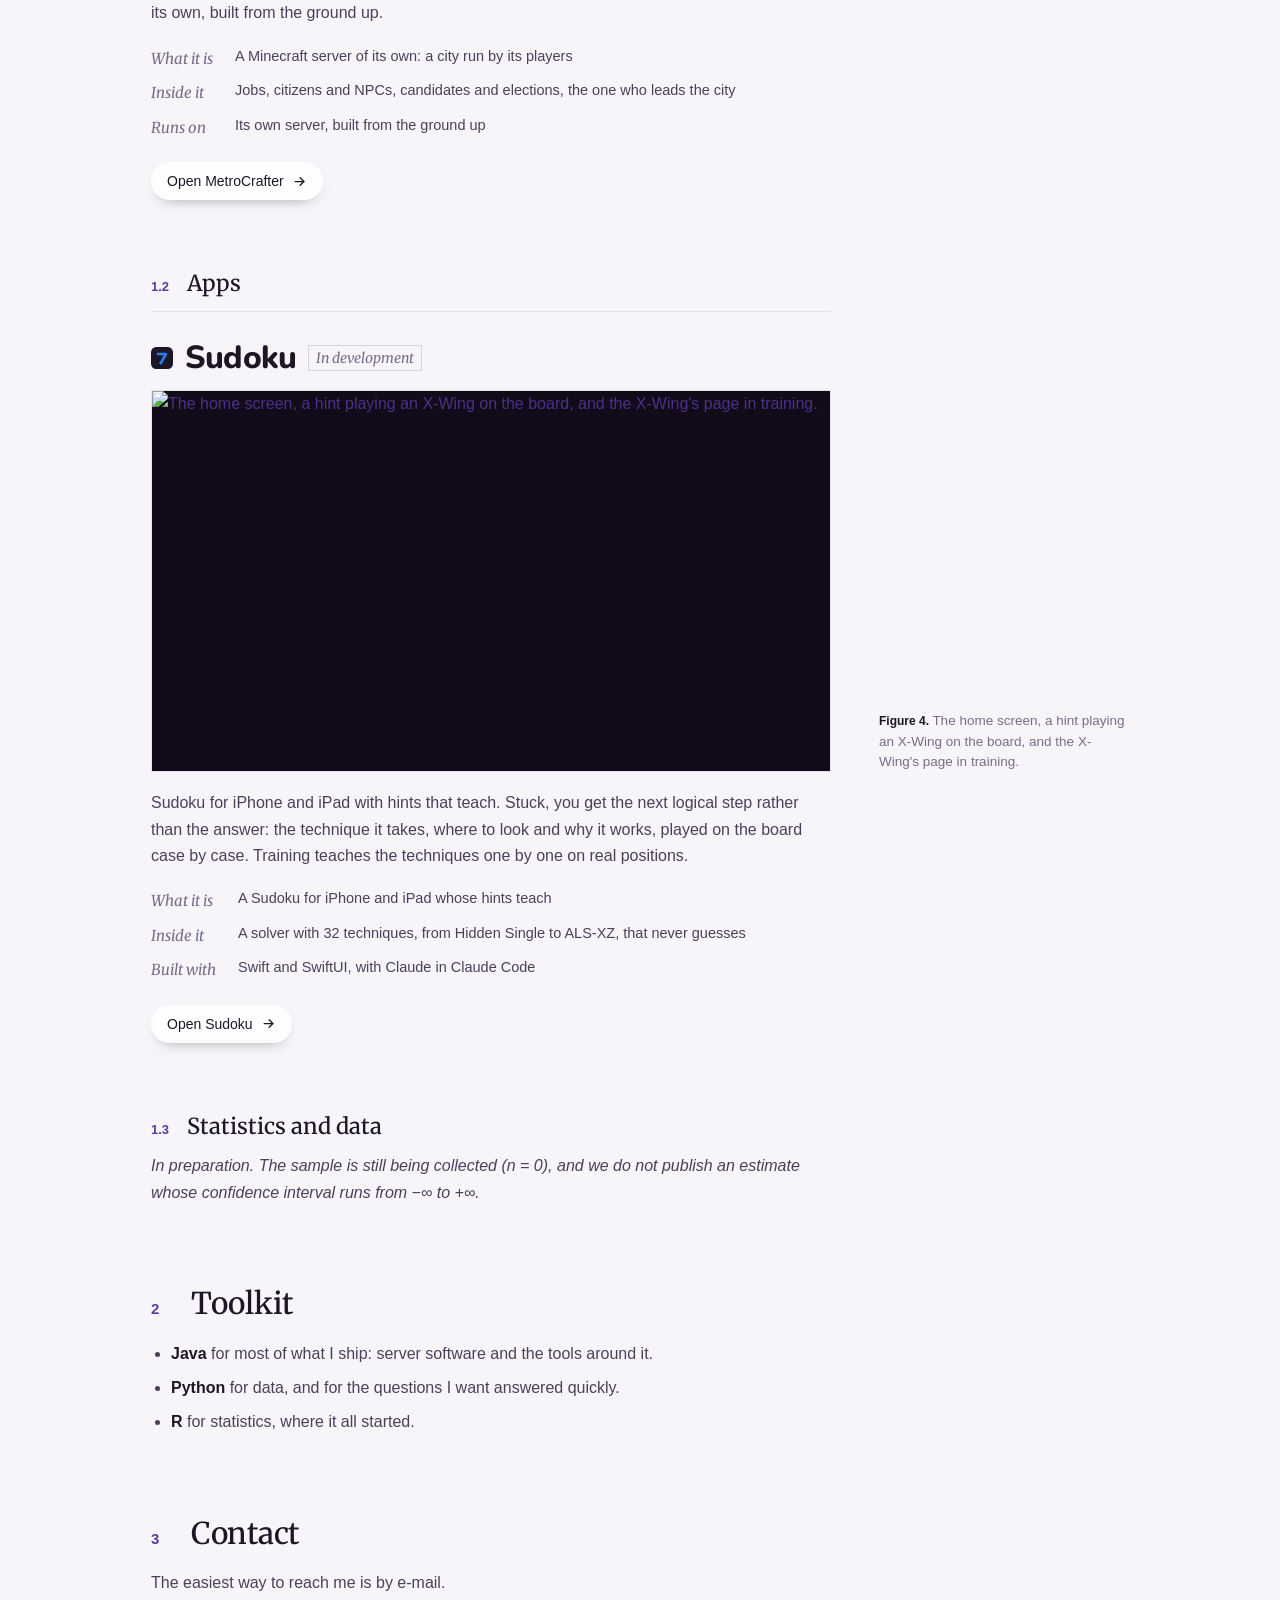
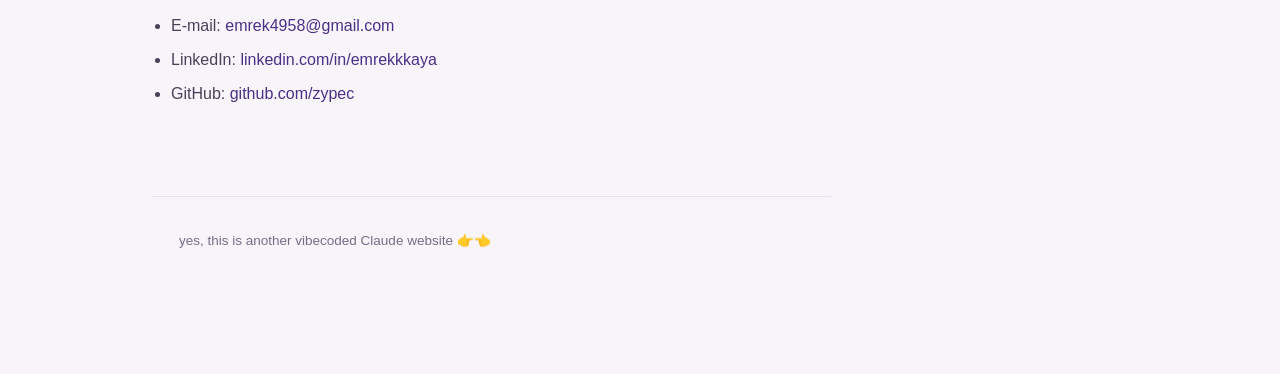
==== commit 56971932: "Draw Sudoku's logo after its new icon Co-Authored-By: Claude Opus 5.5 <noreply@anthropic.com>" ====
--- a/index.html
+++ b/index.html
@@ -234,7 +234,7 @@
   metrocrafter: '<svg class="logo" viewBox="0 0 16 16" shape-rendering="crispEdges" aria-hidden="true"><path fill="#6ea0ff" d="M3 2h10v9H3z"/><path fill="#cfe0ff" d="M4 3h8v3H4z"/><path fill="#1f4fa3" d="M3 11h10v1H3zM4 8h2v2H4zM10 8h2v2h-2zM2 13h2v1H2zM12 13h2v1h-2zM1 14h14v1H1z"/></svg>'
     + '<span class="wordmark metrocrafter">Metro<em>Crafter</em></span>',
   // Drawn in the page's ink, dark on the light theme and light on the dark one, as on Sudoku's own page.
-  sudoku: '<svg class="logo" viewBox="0 0 30 30" aria-hidden="true"><rect width="30" height="30" rx="7" fill="var(--ink)"/><path stroke="var(--bg)" stroke-opacity=".35" stroke-width="1.4" d="M10 0v30M20 0v30M0 10h30M0 20h30"/><rect x="10.5" y="10.5" width="9" height="9" rx="2.2" fill="#2a7cf0"/></svg>'
+  sudoku: '<svg class="logo" viewBox="0 0 30 30" aria-hidden="true"><rect width="30" height="30" rx="7" fill="var(--ink)"/><path d="M9.5 9.5h11l-7.2 12.5" fill="none" stroke="#2a7cf0" stroke-width="3.6" stroke-linecap="round" stroke-linejoin="round"/></svg>'
     + '<span class="wordmark sudoku">Sudoku</span>',
 };
 
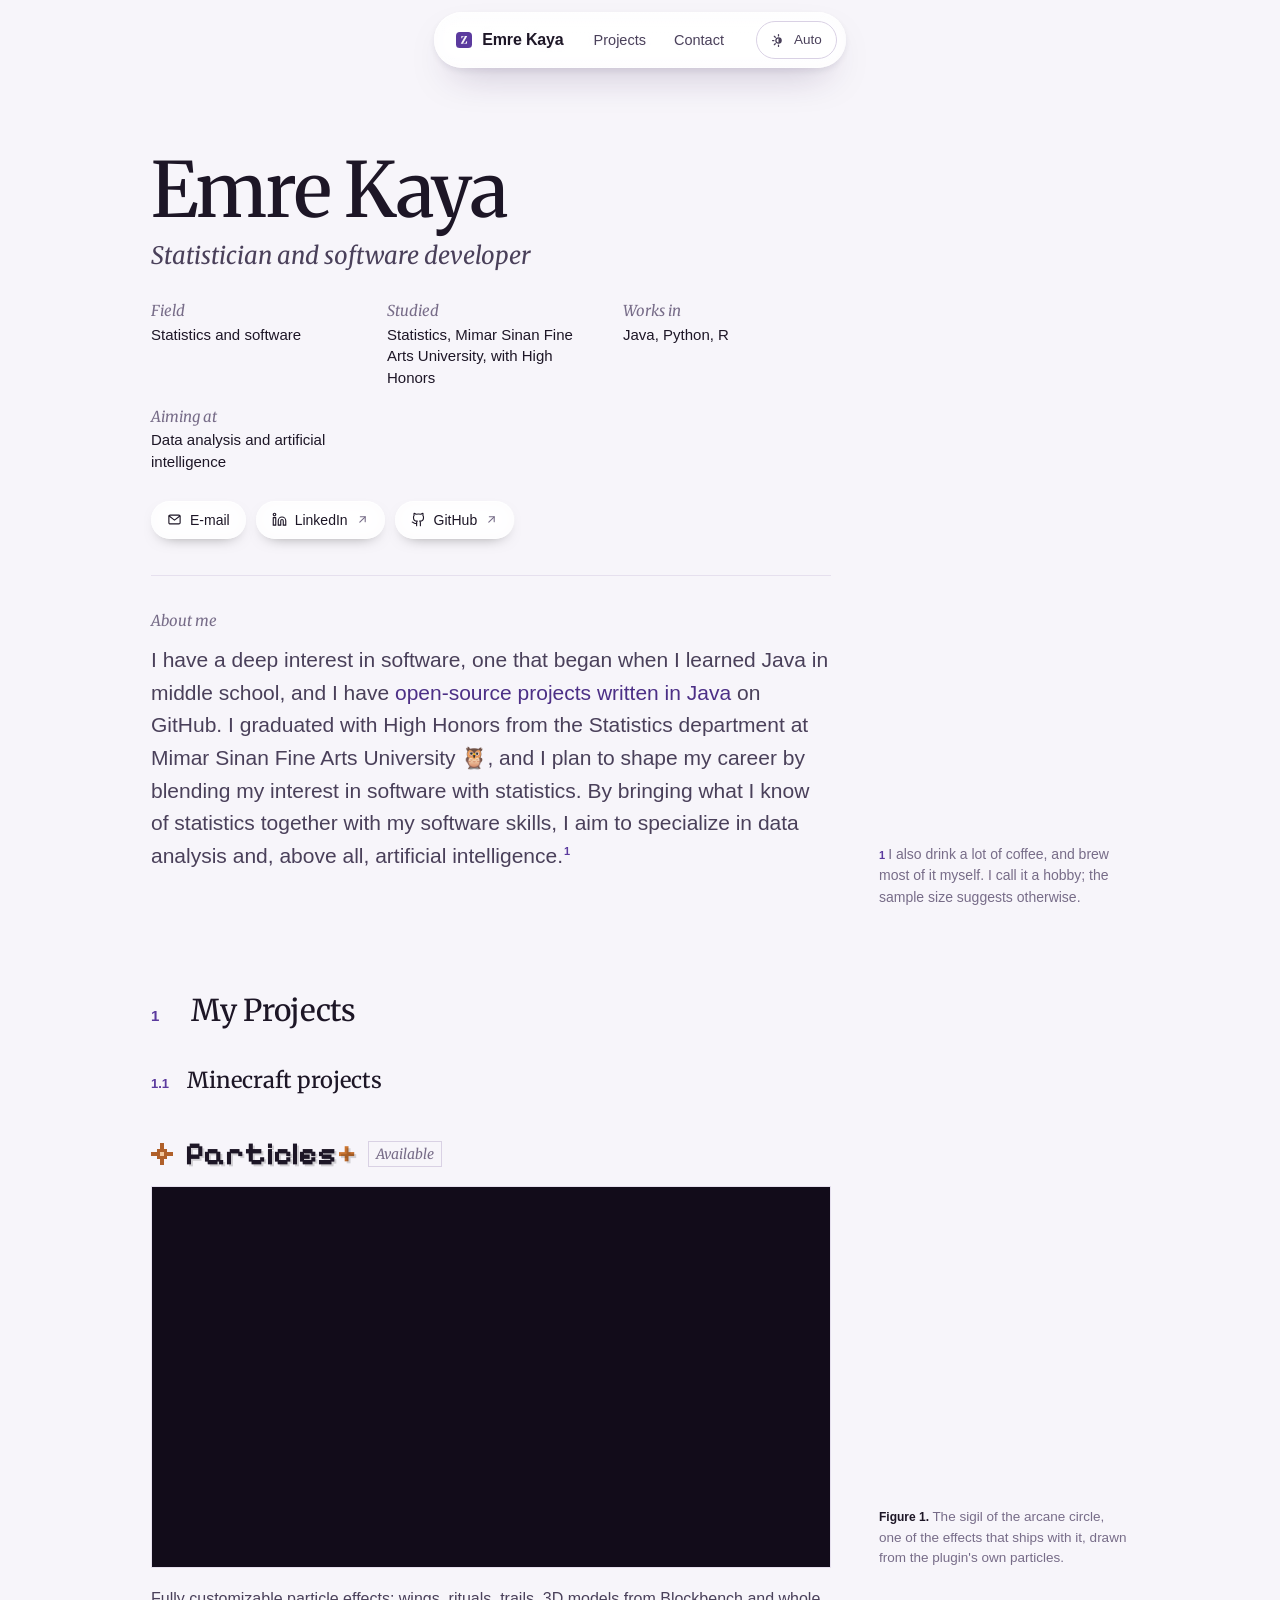
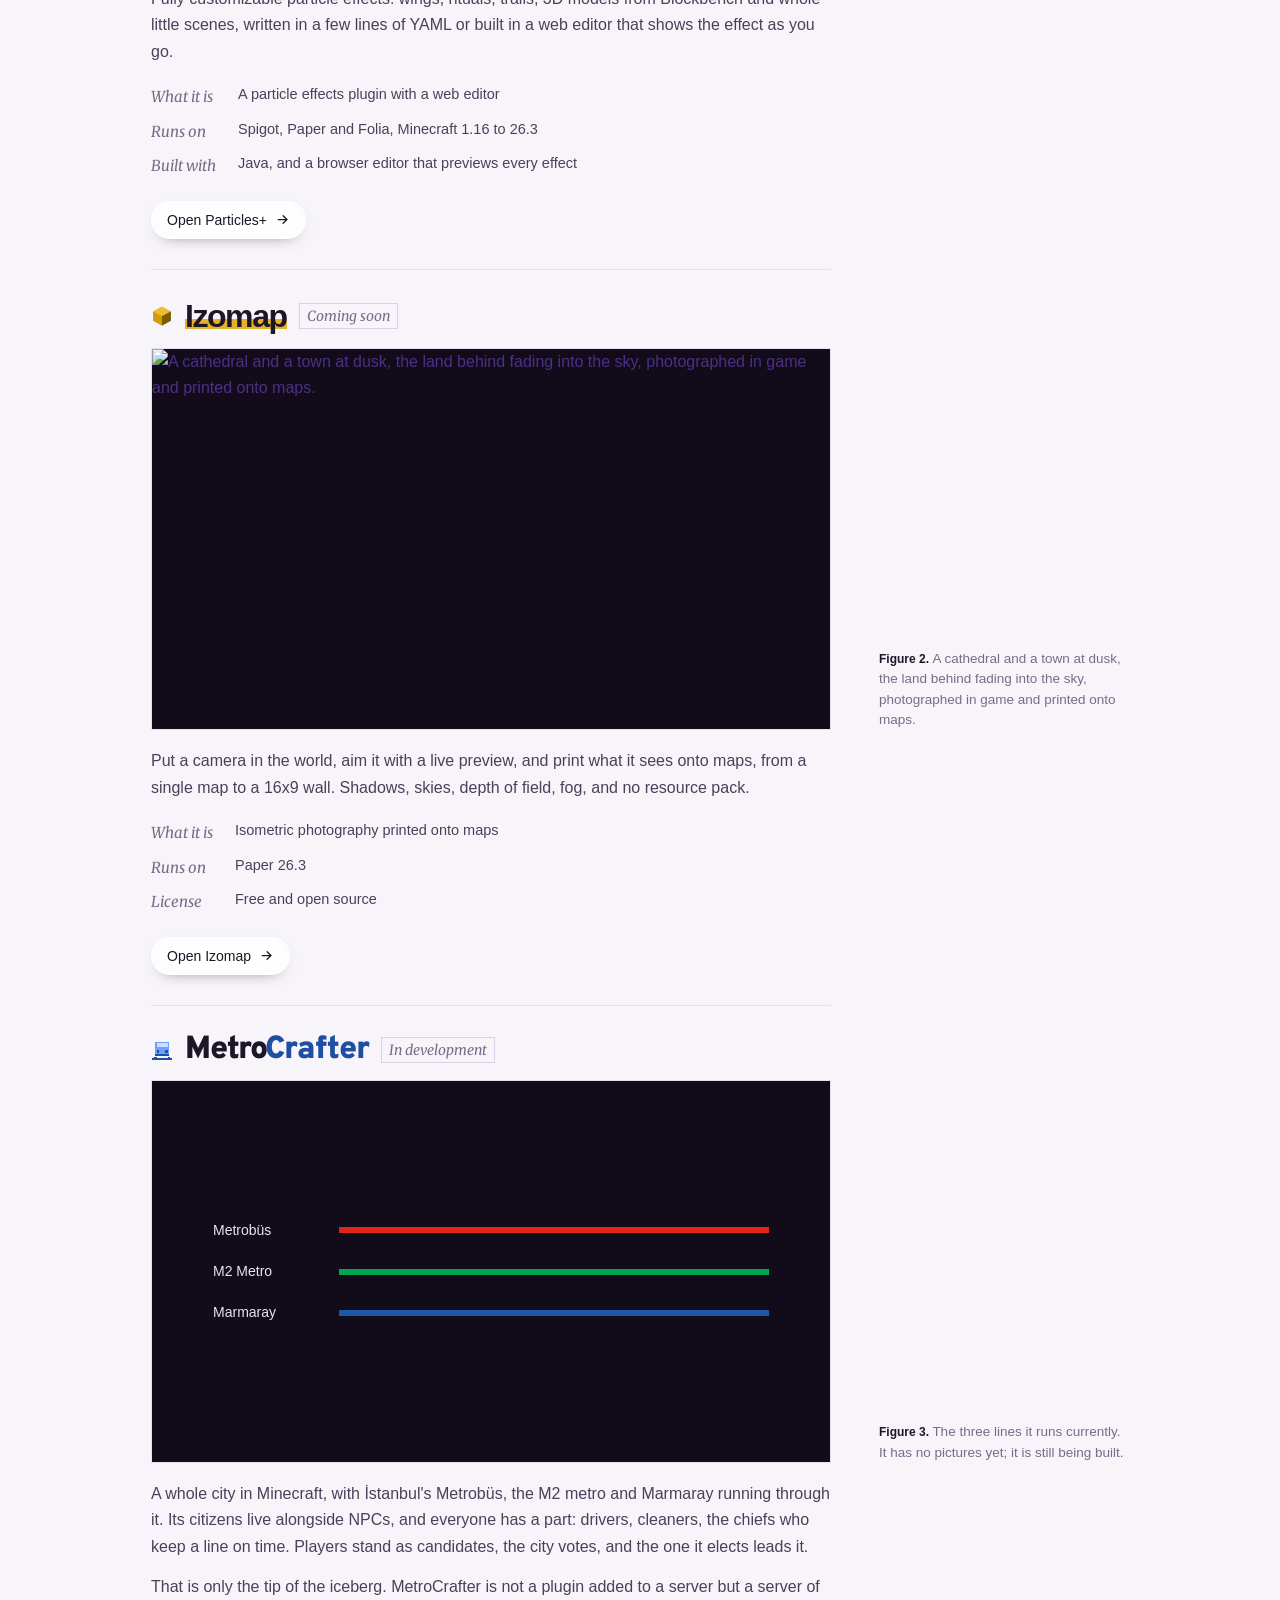
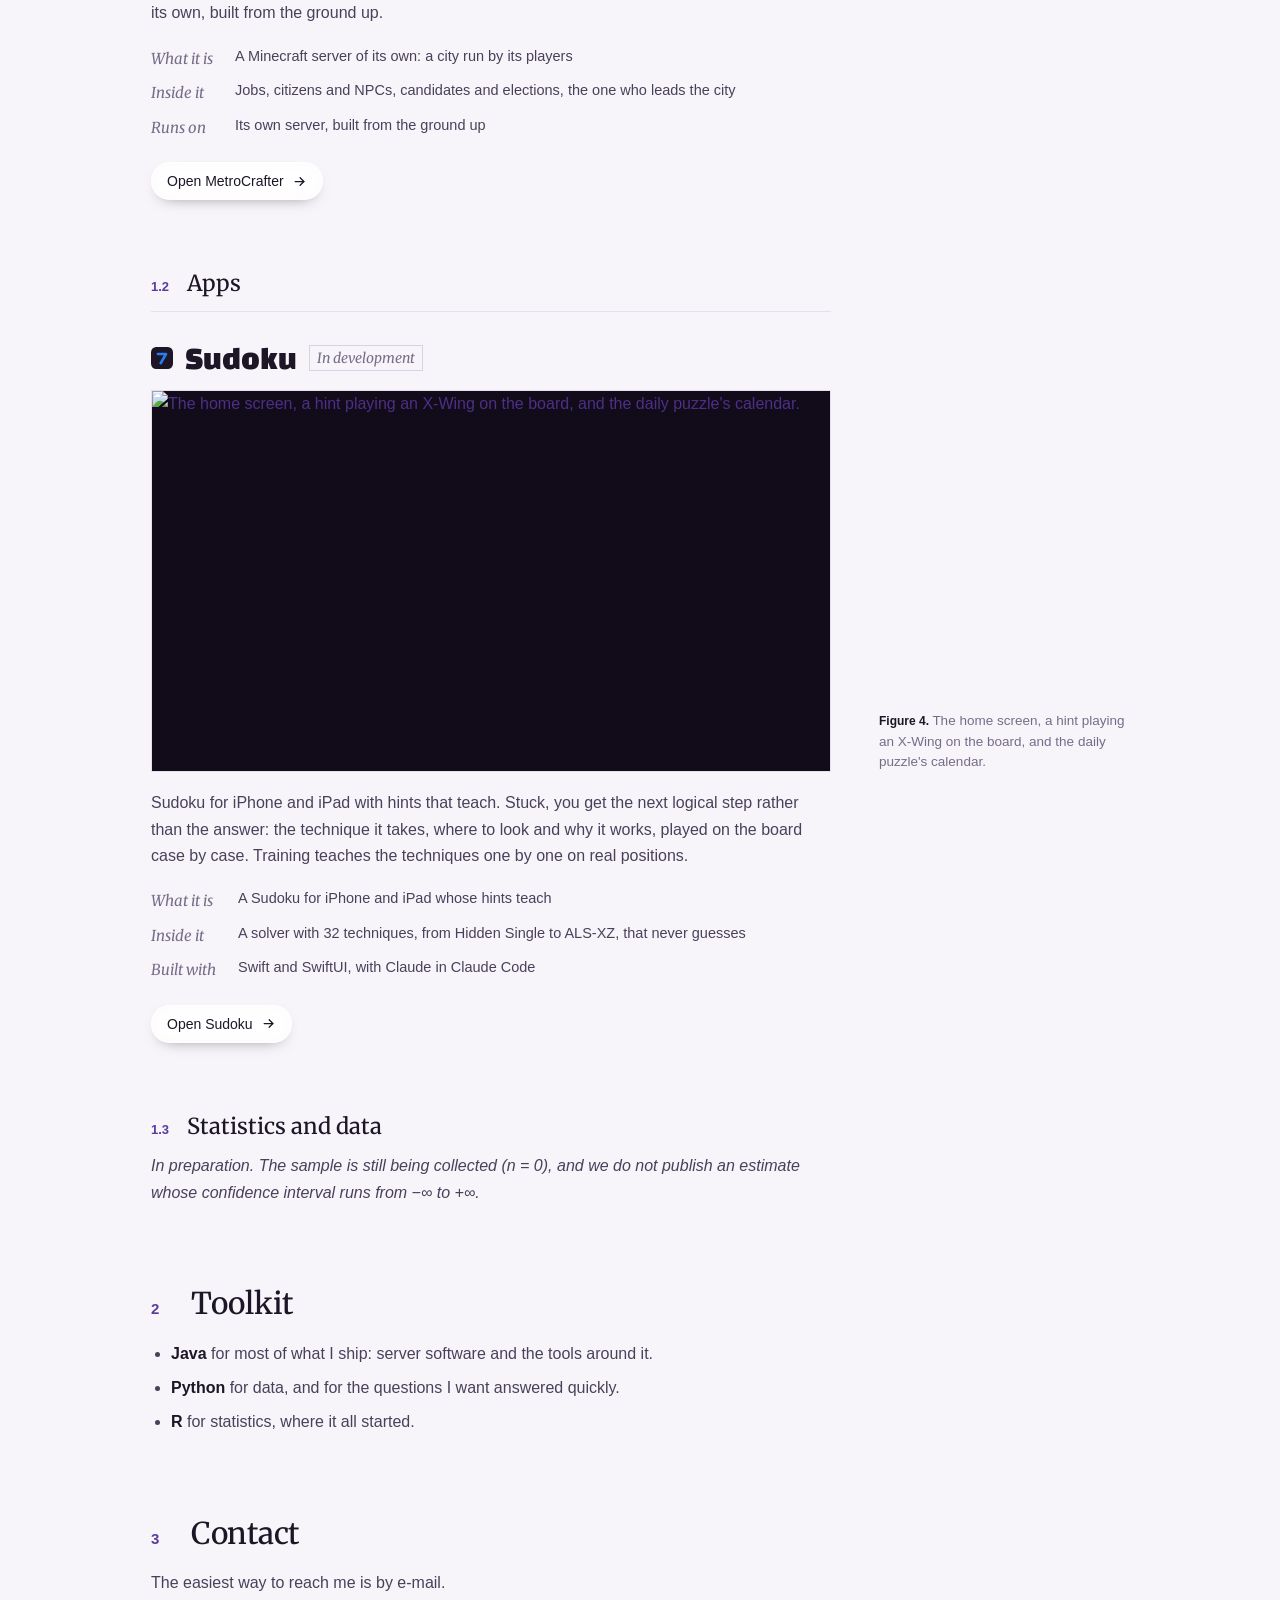
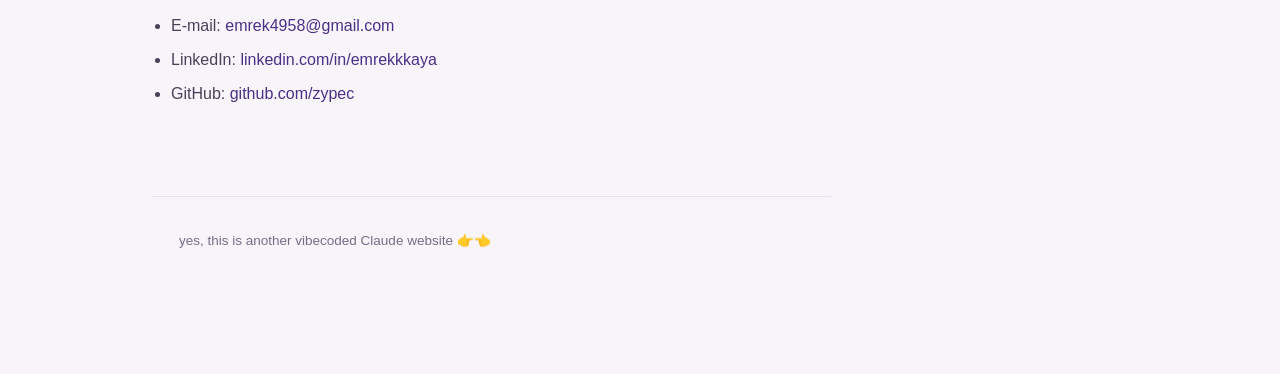
==== commit 482a4667: "Set Sudoku's name in Changa One in the portfolio Co-Authored-By: Claude Opus 5.5 <noreply@anthropic." ====
--- a/index.html
+++ b/index.html
@@ -16,7 +16,7 @@
 </script>
 <link rel="preconnect" href="https://fonts.googleapis.com">
 <link rel="preconnect" href="https://fonts.gstatic.com" crossorigin>
-<link href="https://fonts.googleapis.com/css2?family=Merriweather:ital,opsz,wght@0,18..144,400;0,18..144,500;0,18..144,700;1,18..144,400&family=Pixelify+Sans:wght@600;700&family=Overpass:wght@900&family=Nunito:wght@800&display=swap" rel="stylesheet">
+<link href="https://fonts.googleapis.com/css2?family=Merriweather:ital,opsz,wght@0,18..144,400;0,18..144,500;0,18..144,700;1,18..144,400&family=Pixelify+Sans:wght@600;700&family=Overpass:wght@900&family=Changa+One&display=swap" rel="stylesheet">
 <link rel="stylesheet" href="kit/front.css">
 <style>
 /* Preprint: a statistician's portfolio set the way a good paper is. An opening, numbered sections, notes
@@ -119,8 +119,8 @@
   background:linear-gradient(transparent 60%,#e3b12a 60% 90%,transparent 90%)}
 .wordmark.metrocrafter{font-family:Overpass,"Helvetica Neue",Arial,sans-serif;font-weight:900;letter-spacing:-.035em;line-height:.9}
 .wordmark.metrocrafter em{font-style:normal;color:#1f4fa3}
-/* Sudoku's name in the rounded face its app sets digits in: SF Pro Rounded on Apple devices, Nunito elsewhere. */
-.wordmark.sudoku{font-family:ui-rounded,"SF Pro Rounded",Nunito,"Helvetica Neue",Arial,sans-serif;font-weight:800;letter-spacing:-.025em}
+/* Sudoku's name in Changa One, as on its own page. */
+.wordmark.sudoku{font-family:"Changa One","Arial Black",Impact,sans-serif;font-weight:400;letter-spacing:0}
 @media (prefers-color-scheme:dark){:root:not([data-theme=light]) .wordmark.particles-plus .plus{background-image:linear-gradient(135deg,#ffd27a,#e0975c)}
   :root:not([data-theme=light]) .wordmark.metrocrafter em{color:#6ea0ff}}
 :root[data-theme=dark] .wordmark.particles-plus .plus{background-image:linear-gradient(135deg,#ffd27a,#e0975c)}
--- a/kit/front.css
+++ b/kit/front.css
@@ -163,6 +163,9 @@
 dialog.lightbox::backdrop{background:#000d;opacity:0;transition:opacity .3s}
 dialog.lightbox.open::backdrop{opacity:1}
 dialog.lightbox img{display:block;max-width:100%;max-height:84vh;margin:0 auto;border-radius:var(--r);transform-origin:0 0}
+/* A live element (data-live) is shown as a copy of itself, scaled up inside a box of the size it fills. */
+dialog.lightbox .live{margin:0 auto;transform-origin:0 0}
+dialog.lightbox img[hidden],dialog.lightbox .live[hidden]{display:none}
 dialog.lightbox .bar{display:flex;align-items:center;gap:10px;margin-top:12px;opacity:0;transform:translateY(6px);
   transition:opacity .25s,transform .35s var(--spring)}
 dialog.lightbox.open .bar{opacity:1;transform:none;transition-delay:.12s}
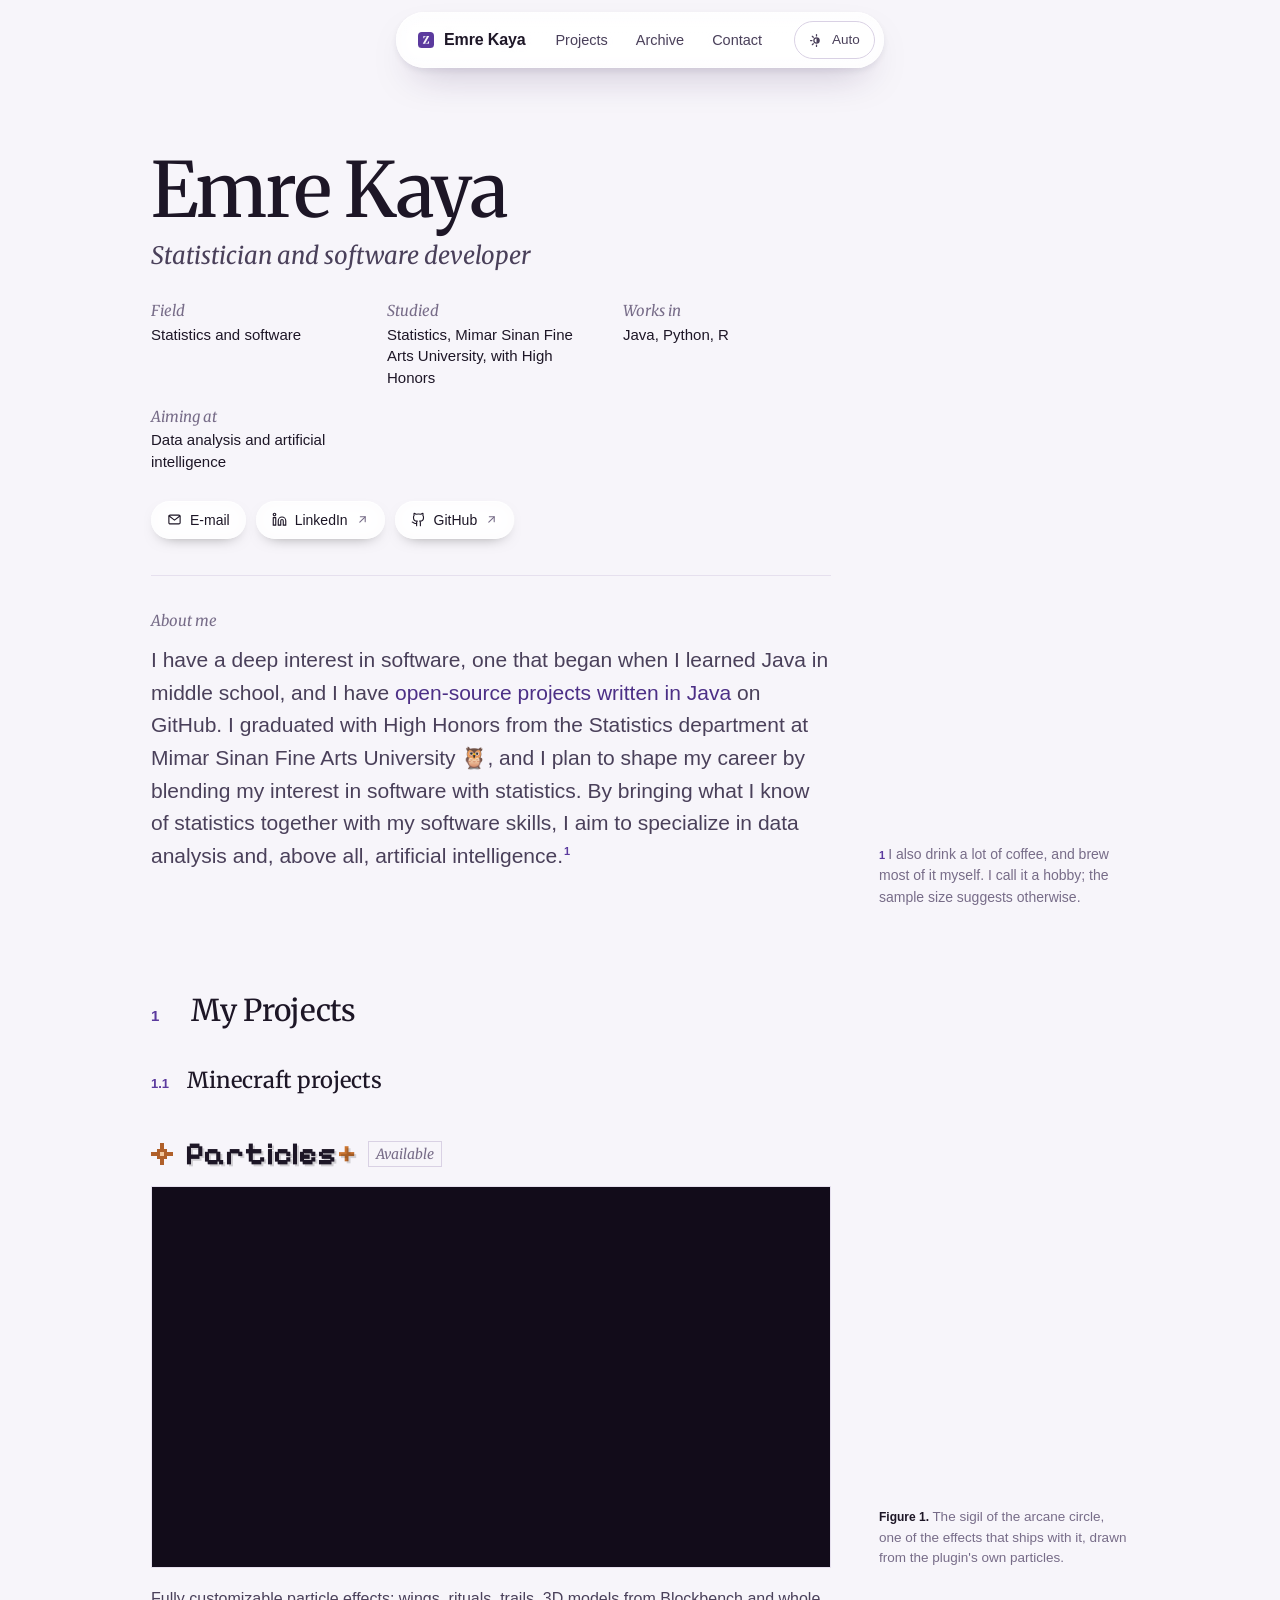
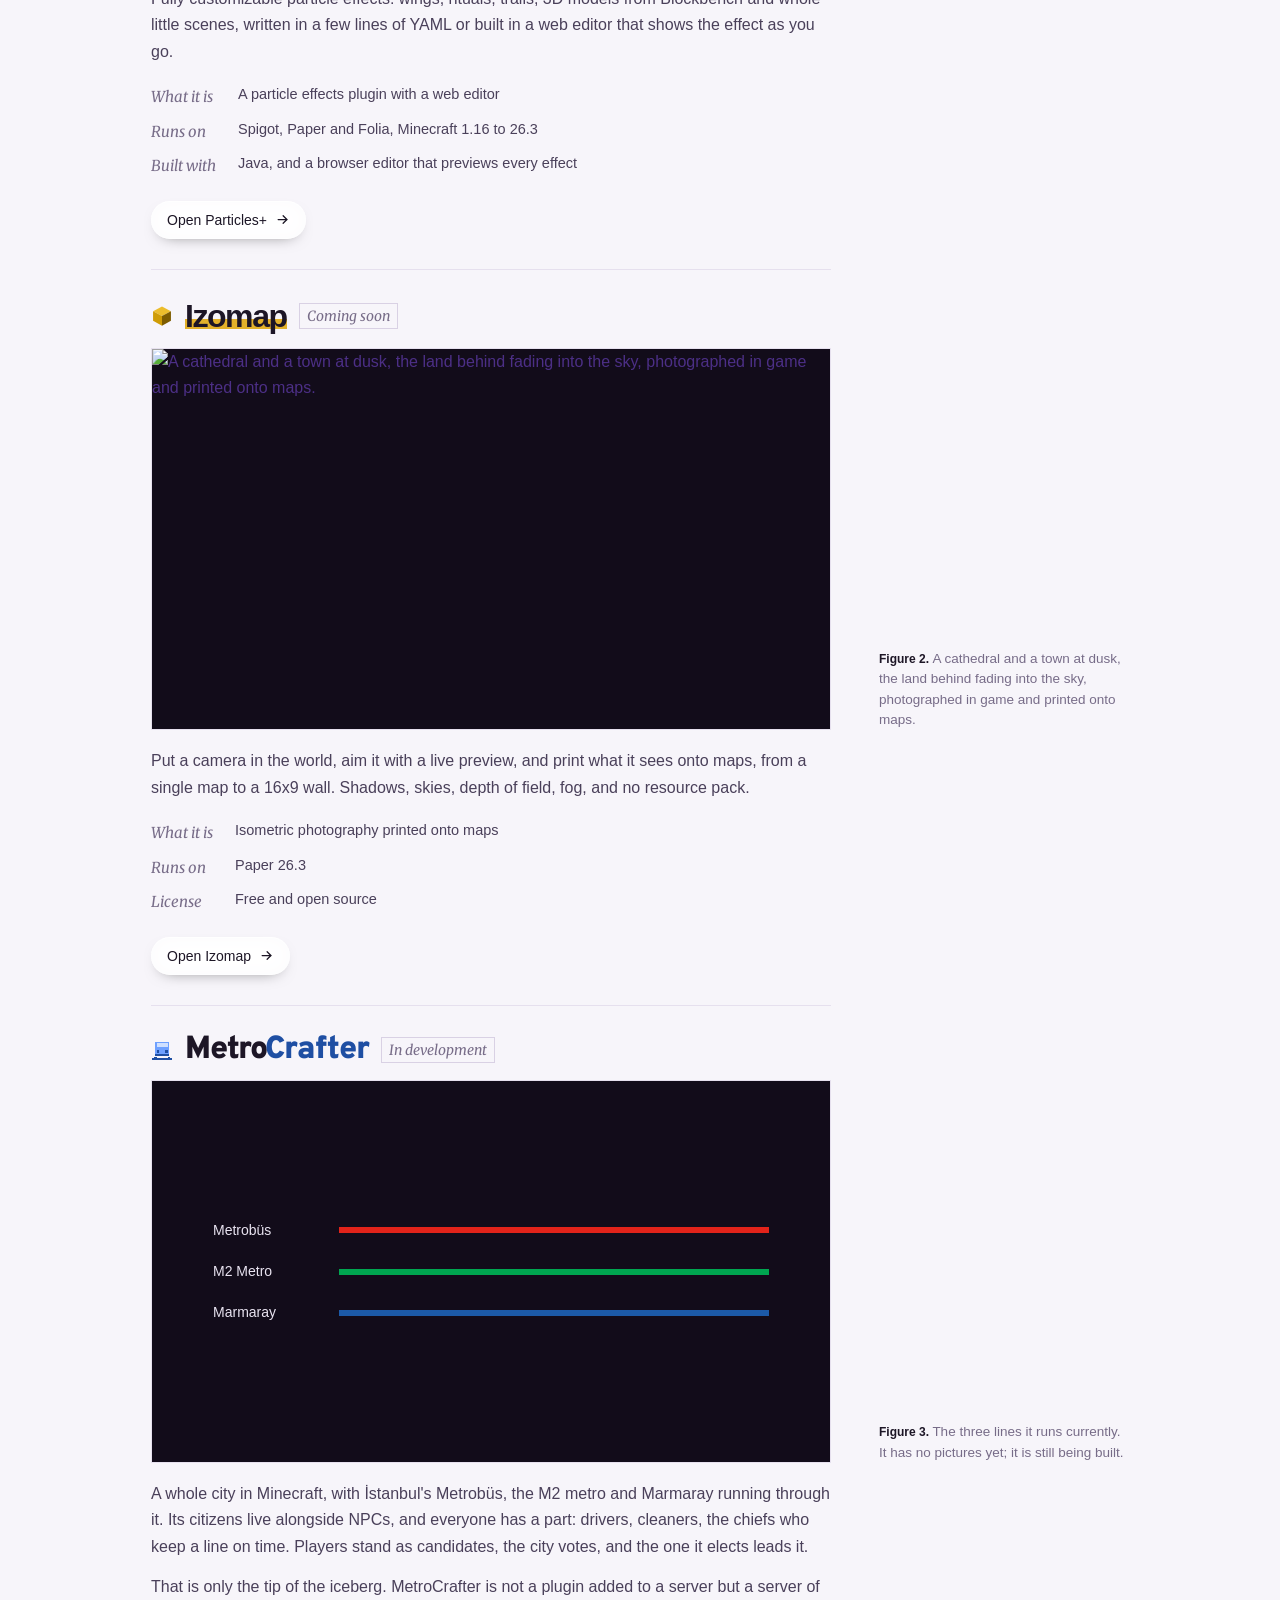
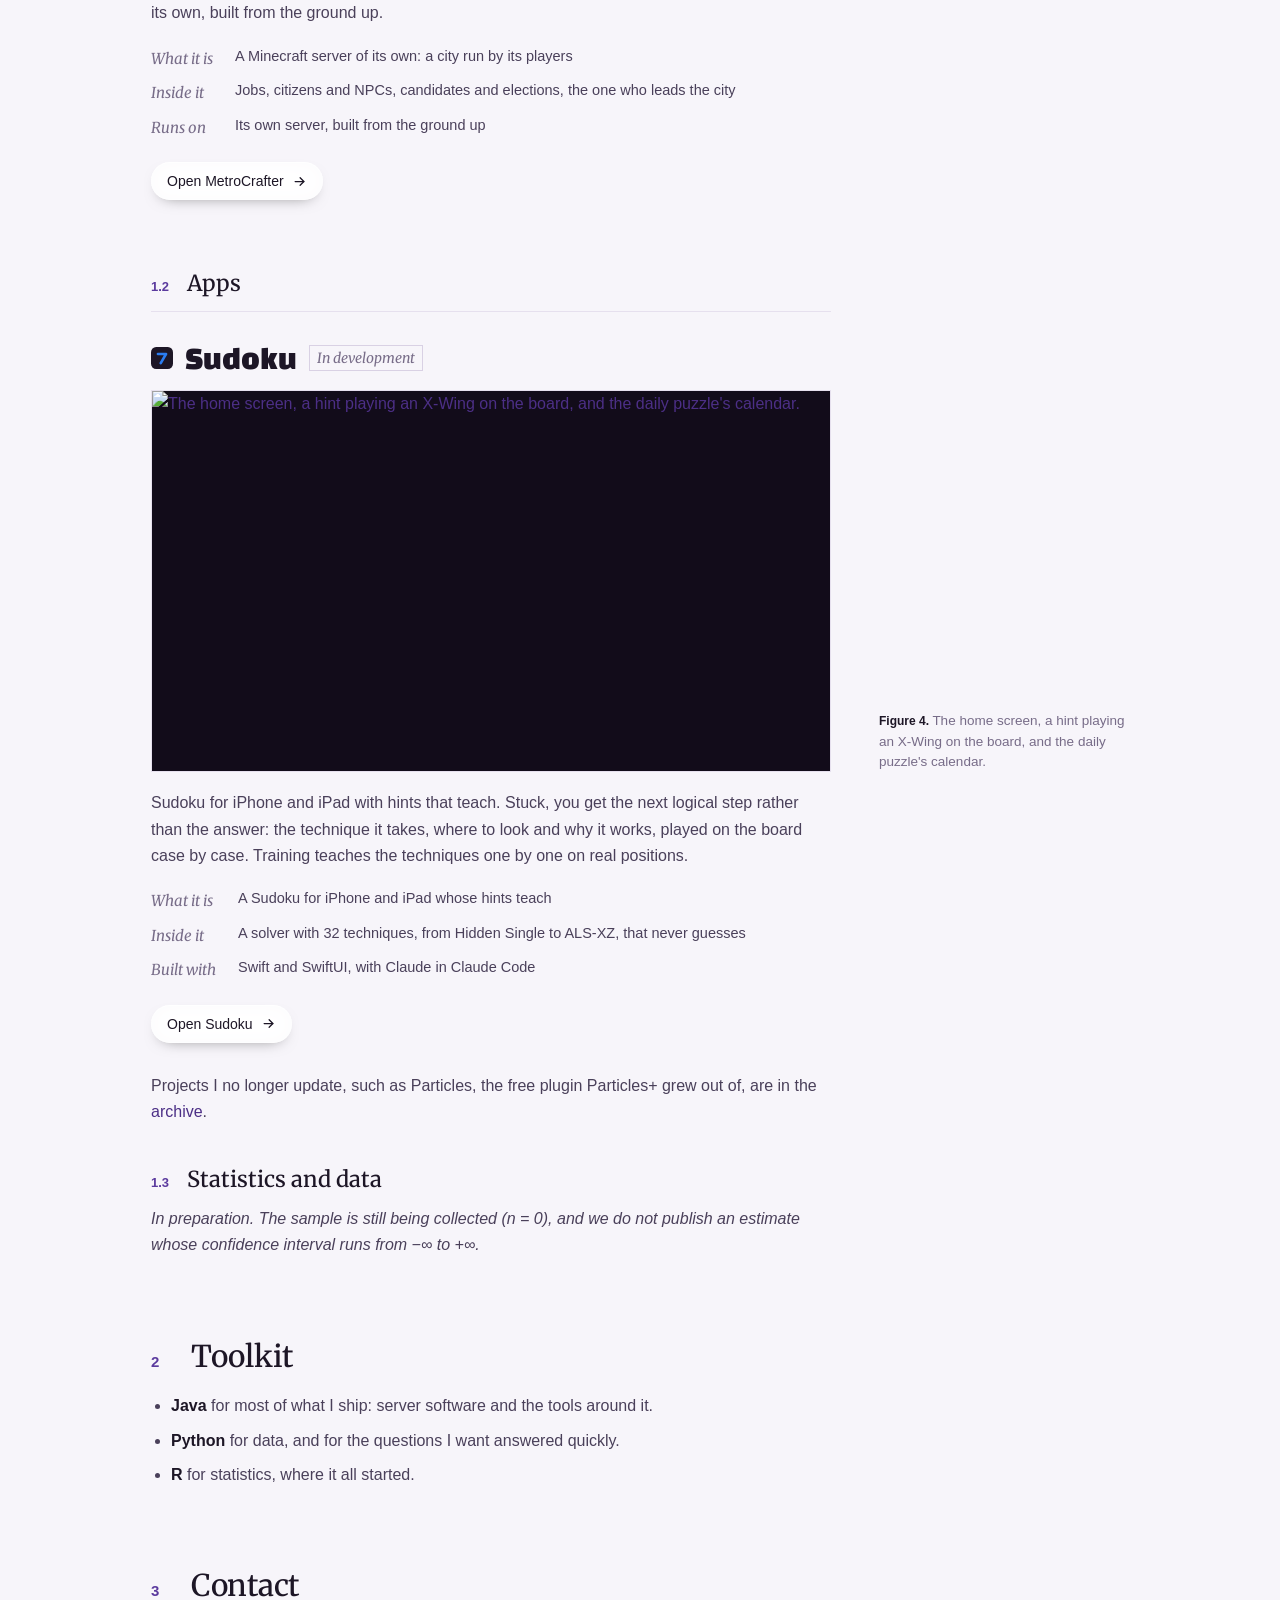
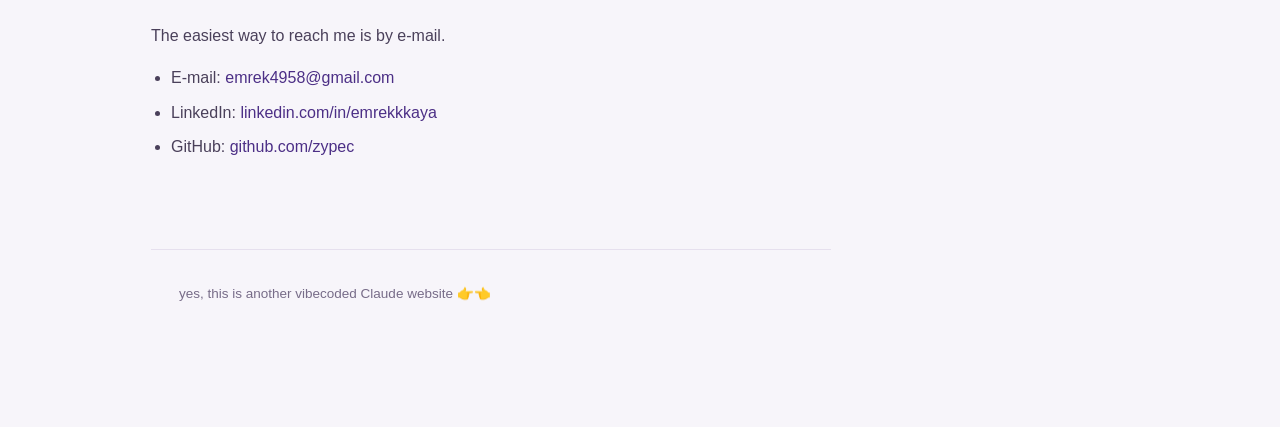
==== commit 4e614aab: "Add the archive, with Particles' last version to download Co-Authored-By: Claude Opus 5.5 <noreply@a" ====
--- a/index.html
+++ b/index.html
@@ -172,7 +172,8 @@
   <a class="home" href="./"><svg viewBox="0 0 100 100" aria-hidden="true"><rect width="100" height="100" rx="24" fill="var(--accent)"/><path fill="var(--bg)" d="M30.88 73 30.37 71.94 52.7 32.1 56.61 27.21 41.82 28.14 38.27 39.11 32.96 38.31 33.57 25.45H68.93L69.57 26.41L47.3 66.12L43.52 71.21L59.17 69.7L64.03 57.64L69.57 58.66L67.9 73Z"/></svg>Emre Kaya</a>
   <nav>
     <a href="#projects">Projects</a>
-    <a href="#contact">Contact</a>
+    <a href="archive/">Archive</a>
+    <a class="roomy" href="#contact">Contact</a>
     <button id="theme" type="button" aria-live="polite"><span class="icon" aria-hidden="true"></span><span class="text"></span></button>
   </nav>
 </header>
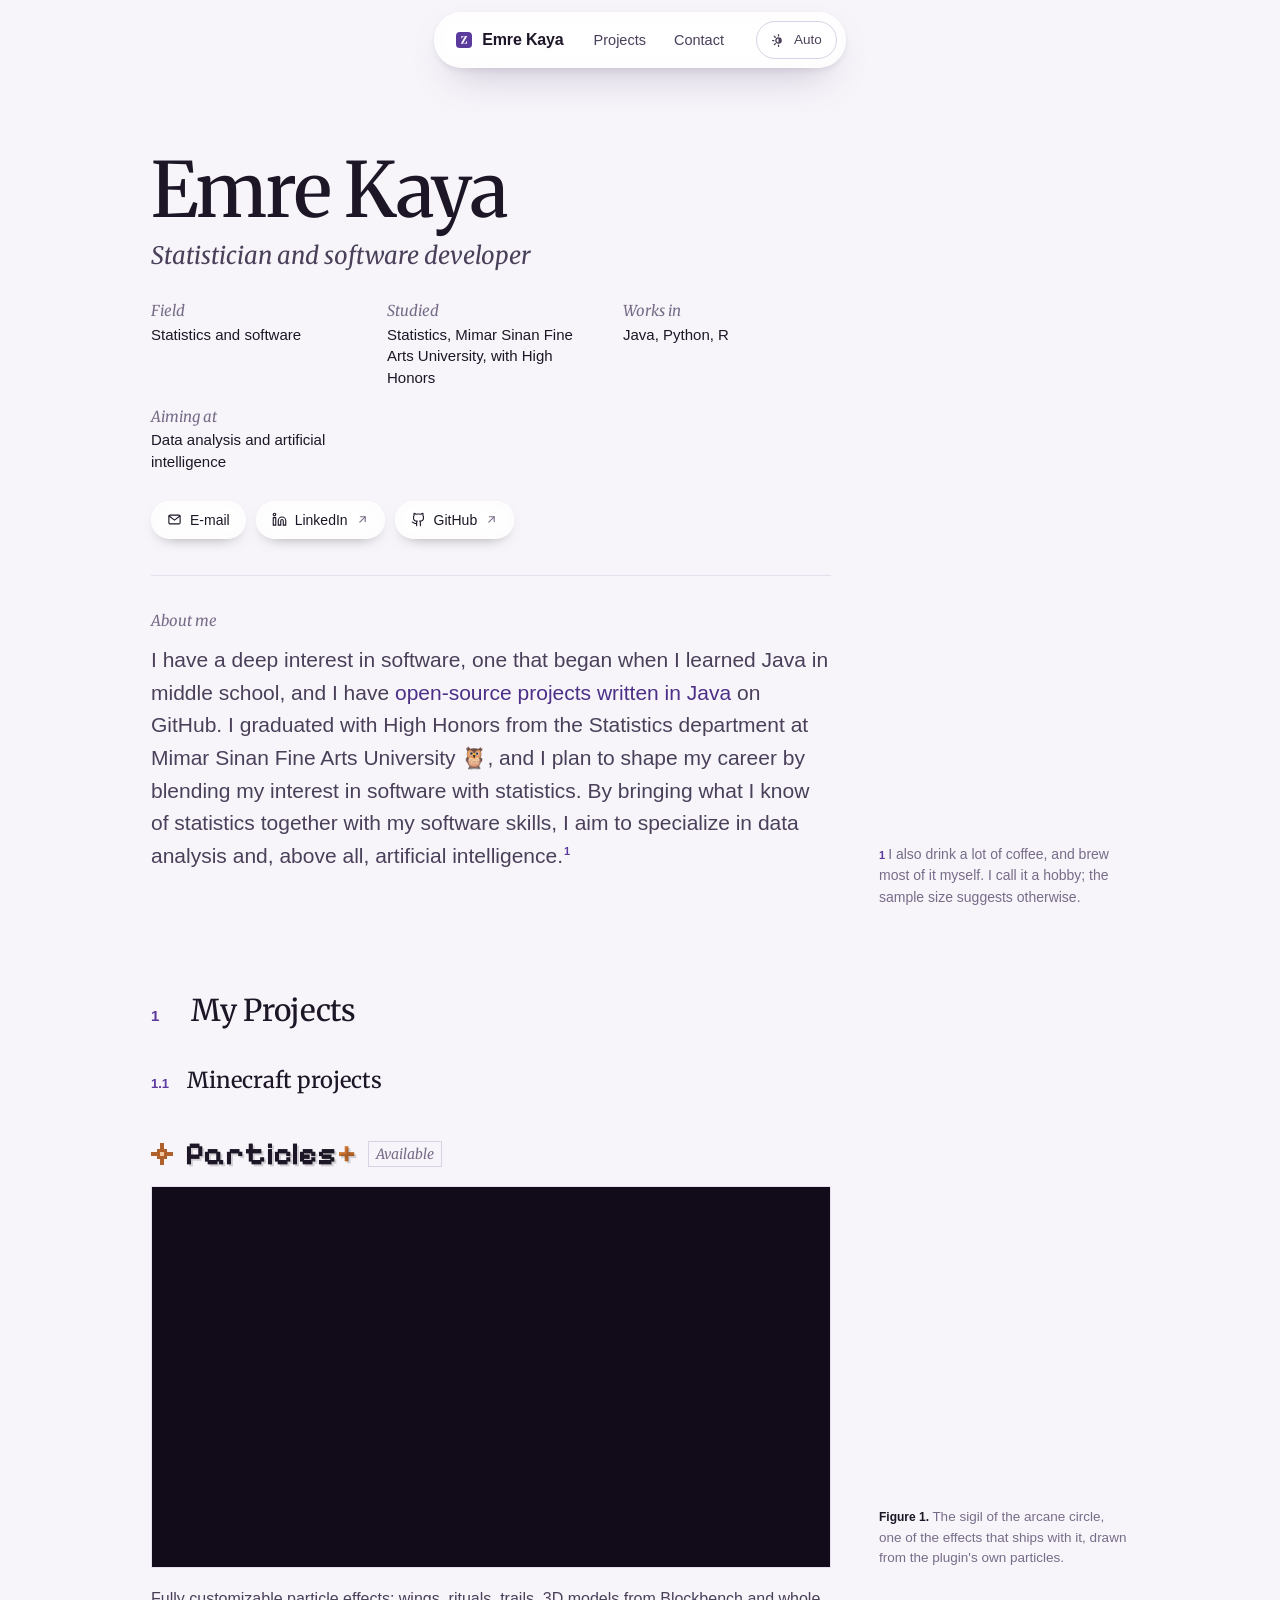
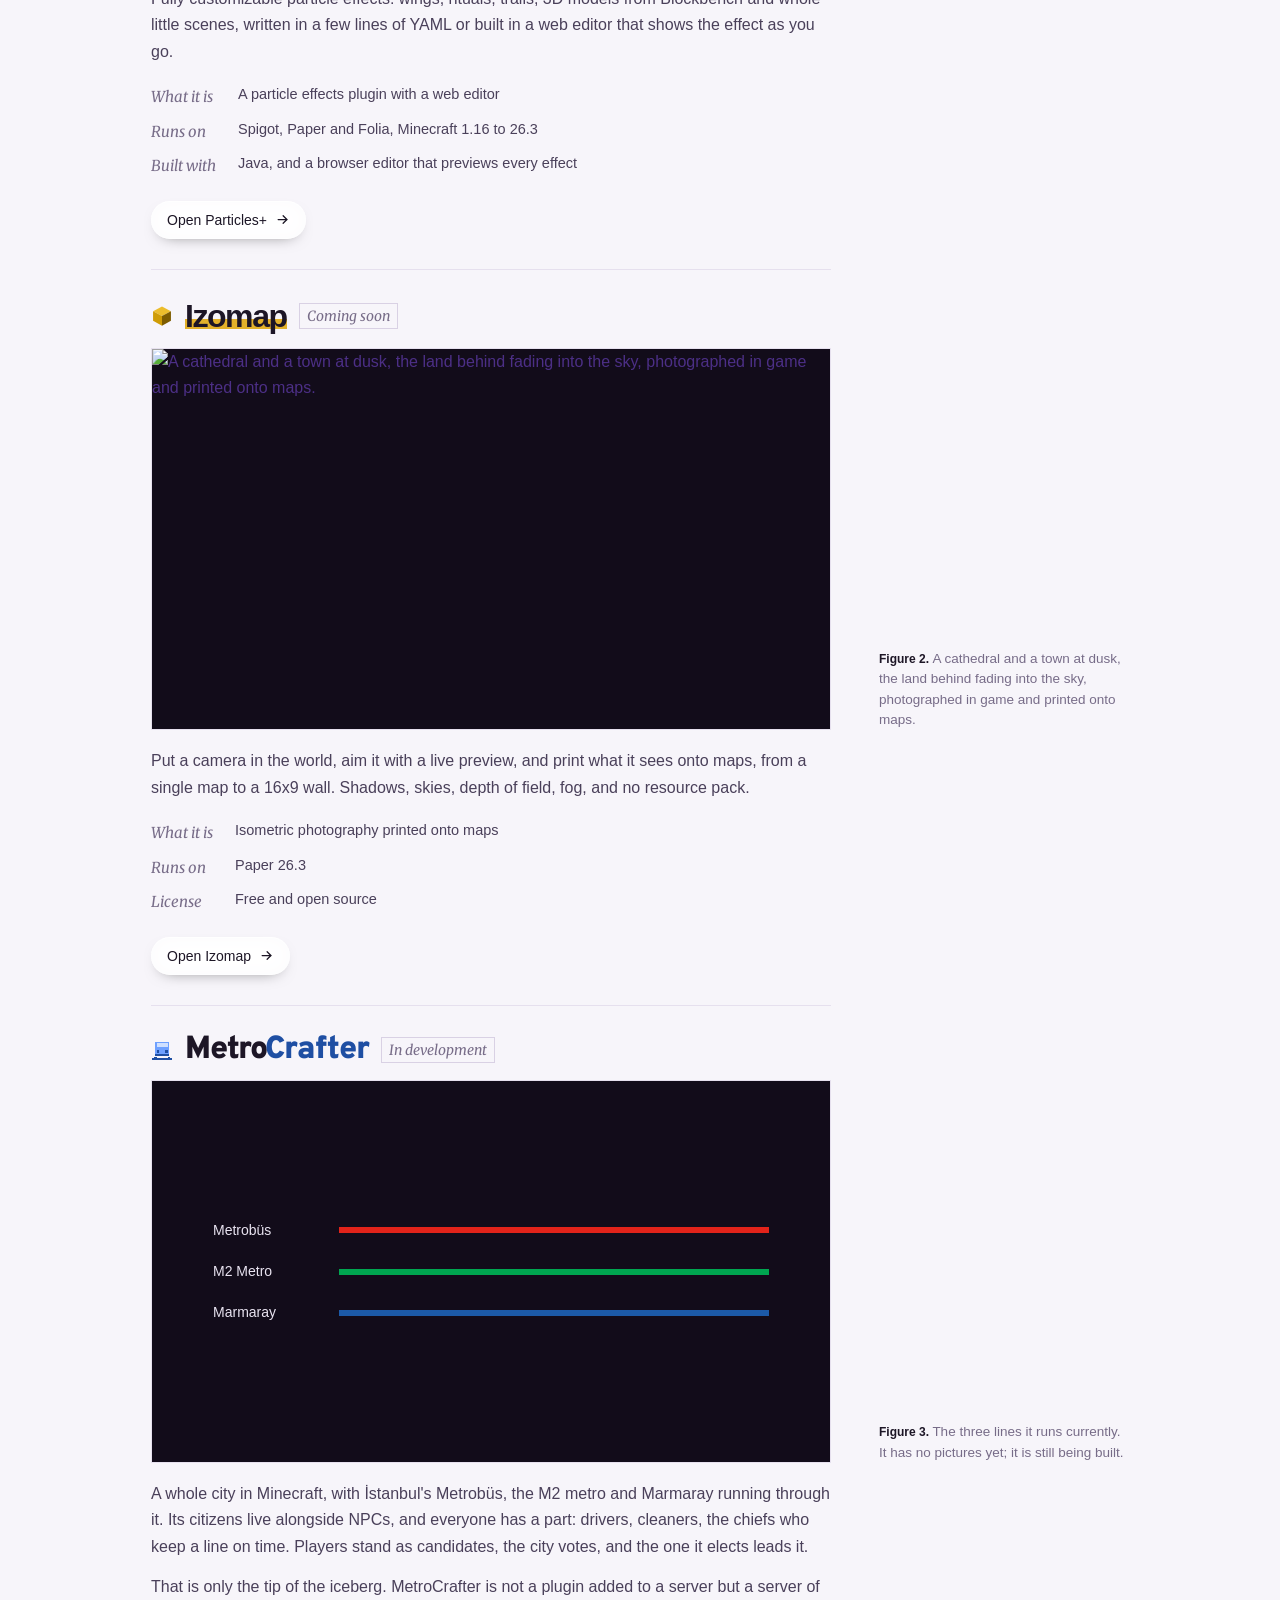
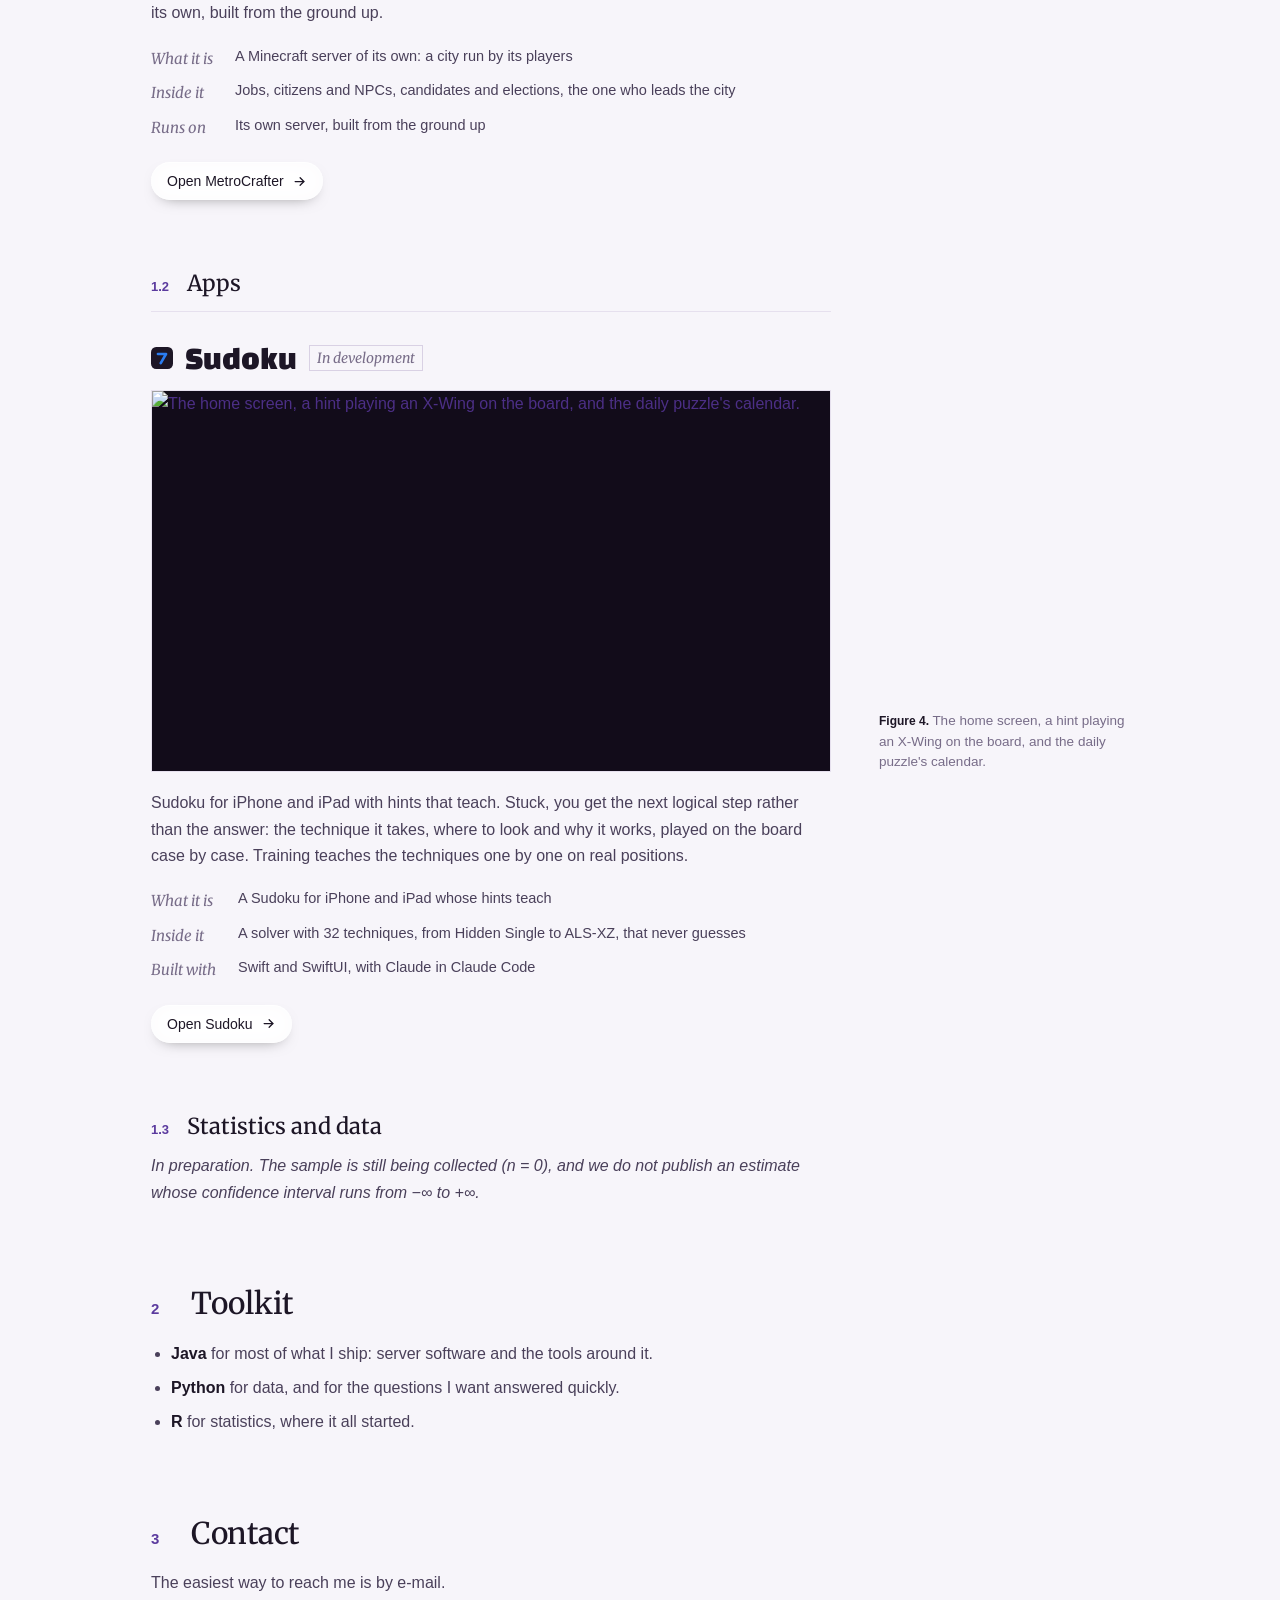
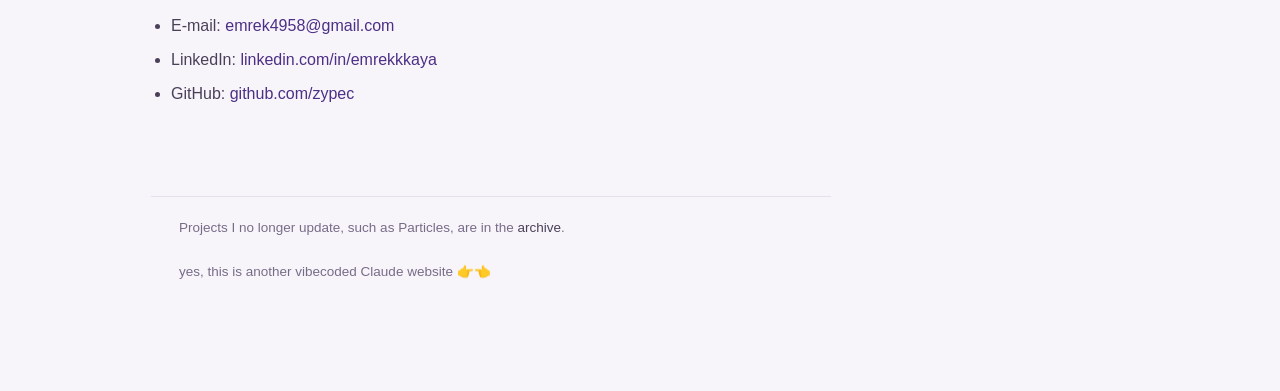
==== commit efdaa6e4: "Keep the archive out of the portfolio's bar and Contact out of the archive's, and reach the archive " ====
--- a/index.html
+++ b/index.html
@@ -148,6 +148,7 @@
 .project .open{margin-top:20px}
 
 .colophon{margin:88px 0 0;padding-top:20px;border-top:1px solid var(--line);font-size:13.5px;color:var(--muted);max-width:var(--text-width)}
+.colophon p{margin:0}.colophon p+p{margin-top:8px}.colophon a{color:var(--ink-2)}
 
 /* On a wide screen the margin column opens: notes and captions move into it. */
 @media (min-width:1100px){
@@ -172,8 +173,7 @@
   <a class="home" href="./"><svg viewBox="0 0 100 100" aria-hidden="true"><rect width="100" height="100" rx="24" fill="var(--accent)"/><path fill="var(--bg)" d="M30.88 73 30.37 71.94 52.7 32.1 56.61 27.21 41.82 28.14 38.27 39.11 32.96 38.31 33.57 25.45H68.93L69.57 26.41L47.3 66.12L43.52 71.21L59.17 69.7L64.03 57.64L69.57 58.66L67.9 73Z"/></svg>Emre Kaya</a>
   <nav>
     <a href="#projects">Projects</a>
-    <a href="archive/">Archive</a>
-    <a class="roomy" href="#contact">Contact</a>
+    <a href="#contact">Contact</a>
     <button id="theme" type="button" aria-live="polite"><span class="icon" aria-hidden="true"></span><span class="text"></span></button>
   </nav>
 </header>
